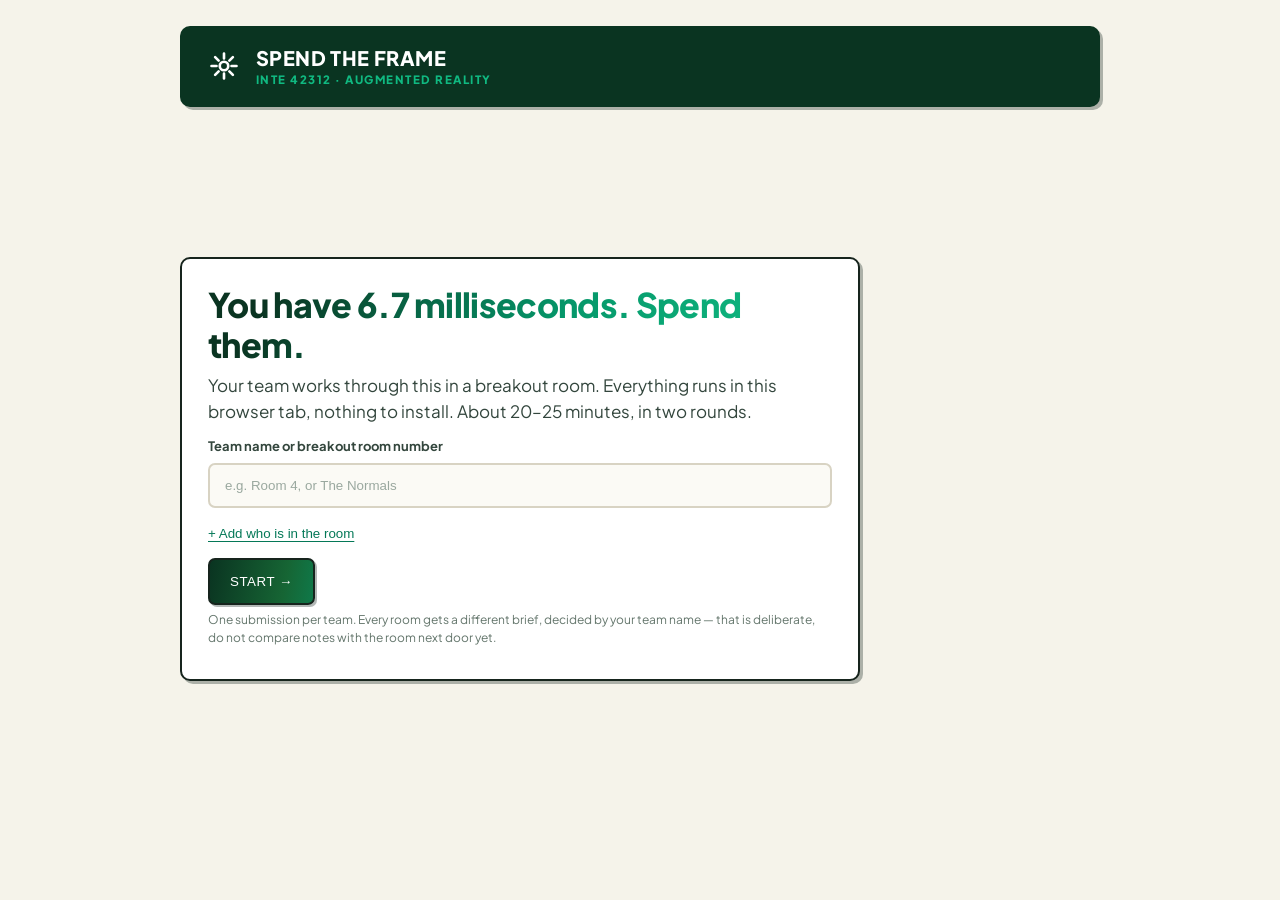
==== index.html @ 57702845 "Add stacked frame-budget visualizer, allow going over budget Replaces the flat horizontal meter with" ====
<!doctype html>
<html lang="en">
<head>
<meta charset="utf-8" />
<meta name="viewport" content="width=device-width, initial-scale=1" />
<title>Spend the Frame — INTE 42312</title>
<meta name="description" content="Budget a realistic AR experience under a 6.7ms frame, then survive the thermal cliff." />
<link rel="preconnect" href="https://fonts.googleapis.com" />
<link rel="preconnect" href="https://fonts.gstatic.com" crossorigin />
<link href="https://fonts.googleapis.com/css2?family=Plus+Jakarta+Sans:ital,wght@0,400;0,500;0,600;0,700;0,800;0,900;1,600&display=swap" rel="stylesheet" />
<link rel="stylesheet" href="styles.css" />
<link rel="stylesheet" href="lab.css" />
</head>
<body>
<div class="wrap">

  <div class="hero-banner">
    <span class="hero-mark">
      <svg viewBox="0 0 24 24" fill="none">
        <path d="M12 2v4M12 18v4M4.9 4.9l2.8 2.8M16.3 16.3l2.8 2.8M2 12h4M18 12h4M4.9 19.1l2.8-2.8M16.3 7.7l2.8-2.8" stroke="currentColor" stroke-width="2.1" stroke-linecap="round"/>
        <circle cx="12" cy="12" r="3.4" stroke="currentColor" stroke-width="2.1"/>
      </svg>
    </span>
    <span class="hero-text">
      <span class="hero-title">Spend the Frame</span>
      <span class="hero-sub">INTE 42312 &middot; Augmented Reality</span>
    </span>
  </div>

  <main class="main-stage">

    <!-- ============ TEAM SIGN-IN ============ -->
    <section id="signin">
      <div class="card narrow">
        <h1>You have 6.7 milliseconds. Spend them.</h1>
        <p class="lead">Your team works through this in a breakout room. Everything runs in this browser tab, nothing to install. About 20&ndash;25 minutes, in two rounds.</p>

        <div class="field">
          <label for="team">Team name or breakout room number</label>
          <input class="input" id="team" maxlength="60" autocomplete="off" placeholder="e.g. Room 4, or The Normals" />
        </div>

        <button type="button" class="link-toggle" id="memToggle">+ Add who is in the room</button>
        <div class="field" id="memField" hidden>
          <label for="members">Names, separated by commas</label>
          <input class="input" id="members" maxlength="200" autocomplete="off" placeholder="Ayesha, Ben, Chidi, Dan" />
        </div>

        <div class="btnrow">
          <button class="btn primary" id="go">Start &rarr;</button>
        </div>
        <p class="fine">One submission per team. Every room gets a different brief, decided by your team name — that is deliberate, do not compare notes with the room next door yet.</p>
      </div>
    </section>

    <!-- ============ BRIEF ============ -->
    <section id="brief" hidden>
      <div class="teamid">
        <span class="who" id="whoName"></span><span class="mem" id="whoMem"></span>
        <a class="swap" href="index.html">change team</a>
      </div>

      <div class="card">
        <h1>Your brief</h1>
        <div class="brief-scenario">
          <span class="tag" id="briefTag"></span>
          <p id="briefText"></p>
        </div>

        <div class="callout gold">
          <b>The rule for this exercise.</b>
          <p>One frame at 60fps is 16.7 milliseconds. Camera capture, VIO and image tracking spend roughly 10ms of that before your own code runs. <strong>You are budgeting what is left: 6.7ms.</strong> Every realism feature you add has a cost. You <em>can</em> go over &mdash; the bar on the side will turn red and show it &mdash; but you cannot lock in until you have cut back down. That is deliberate: in a real project you overspend first and optimise second, not the other way round.</p>
        </div>

        <p class="lead">You will pick from five categories: grounding, lighting, audio, legibility and rendering. Spend it the way your specific brief needs, not the way that seems cleverest in the abstract. There is no single right answer &mdash; there is a right answer <em>for your brief.</em></p>

        <div class="btnrow">
          <button class="btn primary" id="startR1">Start Round 1 &rarr;</button>
        </div>
      </div>
    </section>

    <!-- ============ ROUND 1 ============ -->
    <section id="round1" hidden>
      <div class="teamid">
        <span class="who" id="whoName2"></span><span class="mem" id="briefTag2"></span>
        <a class="swap" href="index.html">leave</a>
      </div>

      <div class="worksplit">
      <div class="maincol">
        <div class="card" id="catList1"></div>

        <div class="card">
          <div class="field">
            <label for="just1">In one line: why did you spend where you spent?</label>
            <textarea class="input" id="just1" rows="2" maxlength="240" placeholder="e.g. we paid for ML depth occlusion because visitors get close enough to notice it float"></textarea>
          </div>
          <div class="btnrow">
            <button class="btn primary" id="lockR1" disabled>Lock in Round 1 &rarr;</button>
          </div>
          <p class="fine" id="block1">Fill every mandatory category first.</p>
        </div>
      </div>

      <div class="sidebar">
        <div class="card stackcard">
          <div class="hd"><h3>Budget</h3><span class="side">Round 1</span></div>
          <div class="stacktotal" id="totalR1">0.0 <small>/ 6.7 ms</small></div>
          <div class="stackbar-wrap" id="barR1">
            <div class="stackbar-overzone" id="overzoneR1"></div>
            <div class="stackbar-capline" id="capLineR1"><span id="capLabelR1"></span></div>
            <div class="stackbar-track" id="trackR1"></div>
          </div>
          <div class="stackbar-legend">
            <span class="legend-item"><i class="legend-dot cat-ground"></i>Grounding</span>
            <span class="legend-item"><i class="legend-dot cat-light"></i>Lighting</span>
            <span class="legend-item"><i class="legend-dot cat-audio"></i>Audio</span>
            <span class="legend-item"><i class="legend-dot cat-legibility"></i>Legibility</span>
            <span class="legend-item"><i class="legend-dot cat-render"></i>Rendering</span>
          </div>
          <p class="fine" id="hint1">&ldquo;Nothing&rdquo; counts as a pick. Going over is allowed &mdash; the bar turns red. You cut back down before locking in, same as a real optimisation pass.</p>
        </div>
      </div>
      </div>
    </section>

    <!-- ============ THROTTLE ============ -->
    <section id="throttle" hidden>
      <div class="teamid"><span class="who" id="whoName3"></span></div>
      <div class="card">
        <h1>Five minutes in.</h1>
        <div class="throttle-card">
          <p class="big" id="throttleLine"></p>
          <div class="capdrop"><span class="was" id="capWas"></span><span class="now" id="capNow"></span></div>
          <p class="line">Your budget for the rest of this session just shrank. Your Round 1 picks are still there &mdash; you can keep, swap or drop anything, as long as the new total fits.</p>
        </div>
        <div class="btnrow">
          <button class="btn primary" id="startR2">Renegotiate the budget &rarr;</button>
        </div>
      </div>
    </section>

    <!-- ============ ROUND 2 ============ -->
    <section id="round2" hidden>
      <div class="teamid">
        <span class="who" id="whoName4"></span><span class="mem" id="briefTag4"></span>
      </div>

      <div class="worksplit">
      <div class="maincol">
        <div class="card" id="catList2"></div>

        <div class="card">
          <p class="lead"><b>Could you have designed for this from the start?</b></p>
          <div class="opts row" id="planOpts">
            <button type="button" class="opt" data-v="yes" aria-pressed="false"><span class="ttl">Yes</span><span class="sub">We would have picked differently in Round 1 if we had known</span></button>
            <button type="button" class="opt" data-v="no" aria-pressed="false"><span class="ttl">No</span><span class="sub">This genuinely was not predictable from the brief</span></button>
          </div>
          <div class="field">
            <label for="note2">In one line: what did you cut, and why that and not something else?</label>
            <textarea class="input" id="note2" rows="2" maxlength="240" placeholder="e.g. we dropped the long reverb first, it was the single most expensive line and nobody would miss it"></textarea>
          </div>
          <div class="btnrow">
            <button class="btn primary" id="submit" disabled>Lock in final answer &rarr;</button>
          </div>
          <p class="fine" id="block2">Fit under the new budget, and tell us which way you would have planned ahead.</p>
        </div>
      </div>

      <div class="sidebar">
        <div class="card stackcard">
          <div class="hd"><h3>Budget</h3><span class="side">Round 2, throttled</span></div>
          <div class="stacktotal" id="totalR2">0.0 <small>/ 0.0 ms</small></div>
          <div class="stackbar-wrap" id="barR2">
            <div class="stackbar-overzone" id="overzoneR2"></div>
            <div class="stackbar-capline" id="capLineR2"><span id="capLabelR2"></span></div>
            <div class="stackbar-track" id="trackR2"></div>
          </div>
          <div class="stackbar-legend">
            <span class="legend-item"><i class="legend-dot cat-ground"></i>Grounding</span>
            <span class="legend-item"><i class="legend-dot cat-light"></i>Lighting</span>
            <span class="legend-item"><i class="legend-dot cat-audio"></i>Audio</span>
            <span class="legend-item"><i class="legend-dot cat-legibility"></i>Legibility</span>
            <span class="legend-item"><i class="legend-dot cat-render"></i>Rendering</span>
          </div>
          <p class="fine">Kept from Round 1 stays in place. Cut something and its slice disappears &mdash; add something new and a slice appears.</p>
        </div>
      </div>
      </div>
    </section>

    <!-- ============ DONE ============ -->
    <section id="done" hidden>
      <div class="teamid"><span class="who" id="whoName5"></span></div>
      <div class="card" id="doneCard"></div>
    </section>

  </main>
</div>

<script src="common.js"></script>
<script src="data/frame-data.js"></script>
<script>
(function(){
  "use strict";
  const { $, $$, esc, toast, show, clamp, bindPress,
          saveRun, markSubmitted, hasSubmitted, getIdentity, setIdentity } = ML;

  const ACT = "frame";
  const ENDPOINT = "/api/frame-results";

  const R1_CAP    = window.FRAME_ROUND1_CAP;
  const CATEGORIES = window.FRAME_CATEGORIES;
  const OPTIONS    = window.FRAME_OPTIONS;
  const BRIEFS     = window.FRAME_BRIEFS;

  const byId = {};
  OPTIONS.forEach(o => { byId[o.id] = o; });
  const catMap = {};
  CATEGORIES.forEach(c => { catMap[c.id] = c; });

  /* ---------- identity ---------- */
  const params = new URLSearchParams(location.search);
  if (params.get("demo") === "1" && !getIdentity()) setIdentity("Demo Room 3", "rehearsal");
  const DEMO = params.get("demo") === "1";

  let me = getIdentity();  // reassigned the moment sign-in succeeds — see #go handler

  function paintWho(){
    ["whoName","whoName2","whoName3","whoName4","whoName5"].forEach(id => {
      const el = $("#" + id); if (el) el.textContent = me.team;
    });
    $("#whoMem").textContent = me.members ? "· " + me.members : "";
  }

  /* ---------- brief assignment ----------
     Deterministic hash of the team name, same technique as the other
     Model Lab activities. Not security-relevant, so no server copy
     is needed — the server trusts whatever brief id the client sends
     and only recomputes the things that gate validity: totals, and
     category coverage. */
  function pickBrief(team){
    let h = 0;
    const s = team.toLowerCase();
    for (let i = 0; i < s.length; i++) h = (h * 31 + s.charCodeAt(i)) >>> 0;
    return BRIEFS[h % BRIEFS.length];
  }

  let BRIEF = null;

  /* ---------- state ---------- */
  let r1picks = new Set();
  let r2picks = new Set();
  let plan = null;

  function totalMs(picks){
    let t = 0;
    picks.forEach(id => { const o = byId[id]; if (o) t += o.ms; });
    return Math.round(t * 10) / 10;
  }

  function catCounts(picks){
    const counts = {};
    picks.forEach(id => { const o = byId[id]; if (o) counts[o.category] = (counts[o.category] || 0) + 1; });
    return counts;
  }

  function catState(picks){
    const counts = catCounts(picks);
    return CATEGORIES.map(c => {
      const n = counts[c.id] || 0;
      return { cat: c, n, met: n >= c.min && n <= c.max };
    });
  }

  /* ---------- rendering the picklist ----------
     round = 1 or 2. onToggle receives the option id. */
  function renderCatList(mountSel, picks, cap, round){
    const mount = $(mountSel);
    let h = "";
    CATEGORIES.forEach(cat => {
      const opts = OPTIONS.filter(o => o.category === cat.id);
      const reqTxt = cat.min === 0 ? "optional" :
                     (cat.min === cat.max ? "pick exactly " + cat.min : "pick " + cat.min + "&ndash;" + cat.max);
      h += '<h4 class="catname">' + esc(cat.label) + ' <span class="req">(' + reqTxt + ')</span></h4><div class="picklist">';
      opts.forEach(o => {
        const picked = picks.has(o.id);
        let tags = "";
        if (o.risky)      tags += ' <em class="vtag risky">risk</em>';
        if (o.deviceGate) tags += ' <em class="vtag gate">pro/max only</em>';
        if (o.headsetOnly)tags += ' <em class="vtag headset">headset only</em>';
        let diffClass = "";
        if (round === 2){
          if (r1picks.has(o.id)) diffClass += " was-picked-r1";
          if (!r1picks.has(o.id)) diffClass += " new-in-r2";
        }
        h += '<button type="button" class="pick' + diffClass +
             '" data-id="' + esc(o.id) + '" aria-pressed="' + picked + '">' +
          '<span class="box"><svg viewBox="0 0 24 24"><path d="M4 12.5 9.5 18 20 6.5"/></svg></span>' +
          '<span class="nm">' + esc(o.label) + tags + '<span class="sub">' + esc(o.note) + '</span></span>' +
          '<span class="fig"><b>' + (o.ms === 0 ? "free" : o.ms.toFixed(1) + " ms") + '</b></span>' +
        '</button>';
      });
      h += '</div>';
    });
    mount.innerHTML = h;
    bindPress(mount);
  }

  /* ================= STACKED BUDGET VISUALIZER =================
     One vertical bar per round, sidebar-mounted. Segments render in
     fixed category/option order (not pick order) so a pick keeps the
     same visual slot as neighbours are toggled. Going over the cap is
     allowed by design — the bar runs into a tinted zone above the cap
     line instead of clamping, matching how the Budget Table meters
     already work: show the overage, then make the team cut it back. */

  const CAT_CLASS = { ground:"cat-ground", light:"cat-light", audio:"cat-audio",
                       legibility:"cat-legibility", render:"cat-render" };

  function paintStack(picks, cap, suffix){
    const total = totalMs(picks);
    const over = total > cap + 1e-9;
    const scale = Math.max(cap * 1.4, total * 1.05, 0.1);
    const capPct = clamp((cap / scale) * 100, 0, 100);

    const totalEl = $("#total" + suffix);
    totalEl.innerHTML = total.toFixed(1) + ' <small>/ ' + cap.toFixed(1) + ' ms</small>' +
      (over ? ' <span class="overby">+' + (total - cap).toFixed(1) + ' over</span>' : '');
    totalEl.classList.toggle("over", over);

    $("#capLabel" + suffix).textContent = cap.toFixed(1) + " cap";
    $("#capLine" + suffix).style.bottom = capPct.toFixed(1) + "%";

    const overzone = $("#overzone" + suffix);
    overzone.style.height = (100 - capPct).toFixed(1) + "%";
    overzone.style.display = over ? "block" : "none";

    $("#bar" + suffix).classList.toggle("over", over);

    const track = $("#track" + suffix);
    track.innerHTML = OPTIONS.filter(o => picks.has(o.id)).map(o => {
      const h = clamp((o.ms / scale) * 100, 0, 100);
      return '<div class="stackseg ' + CAT_CLASS[o.category] + '" style="height:' + h.toFixed(2) +
        '%" title="' + esc(o.label) + ' — ' + (o.ms === 0 ? "free" : o.ms.toFixed(1) + "ms") + '"></div>';
    }).join("");
  }

  /* ================= ROUND 1 ================= */

  function refreshR1(){
    renderCatList("#catList1", r1picks, R1_CAP, 1);
    paintStack(r1picks, R1_CAP, "R1");

    const t = totalMs(r1picks);
    const st = catState(r1picks);
    const bad = st.filter(s => !s.met);
    const ok = !bad.length && t <= R1_CAP;
    $("#lockR1").disabled = !ok;
    $("#block1").textContent = ok
      ? "Everything fits. You can keep tuning, or lock it in."
      : bad.length
        ? "Still needs a pick in: " + bad.map(s => s.cat.label).join(", ") + "."
        : "Over budget — remove something before you can lock in.";
    $("#block1").className = "fine" + (ok ? " okmsg" : "");
  }

  $("#catList1").addEventListener("click", e => {
    const b = e.target.closest(".pick");
    if (!b) return;
    const id = b.dataset.id;
    if (r1picks.has(id)) r1picks.delete(id); else r1picks.add(id);
    refreshR1();
  });

  /* ================= ROUND 2 ================= */

  function refreshR2(){
    const cap = BRIEF.round2Cap;
    renderCatList("#catList2", r2picks, cap, 2);
    paintStack(r2picks, cap, "R2");

    const t = totalMs(r2picks);
    const st = catState(r2picks);
    const bad = st.filter(s => !s.met);
    const ok = !bad.length && t <= cap && plan;
    $("#submit").disabled = !ok;
    $("#block2").textContent = !plan
      ? "Answer the planning question above."
      : ok
        ? "Fits. Lock it in when you are ready."
        : bad.length
          ? "Still needs a pick in: " + bad.map(s => s.cat.label).join(", ") + "."
          : "Over the throttled budget — cut something else.";
    $("#block2").className = "fine" + (ok && !bad.length && t <= cap ? " okmsg" : "");
  }

  $("#catList2").addEventListener("click", e => {
    const b = e.target.closest(".pick");
    if (!b) return;
    const id = b.dataset.id;
    if (r2picks.has(id)) r2picks.delete(id); else r2picks.add(id);
    refreshR2();
  });

  $("#planOpts").addEventListener("click", e => {
    const b = e.target.closest(".opt");
    if (!b) return;
    plan = b.dataset.v;
    $$("#planOpts .opt").forEach(x => x.setAttribute("aria-pressed", String(x === b)));
    refreshR2();
  });

  /* ================= SCREEN FLOW ================= */

  $("#memToggle").addEventListener("click", () => {
    const f = $("#memField"); f.hidden = !f.hidden; if (!f.hidden) $("#members").focus();
  });

  $("#go").addEventListener("click", () => {
    const team = $("#team").value.trim();
    if (!team){ toast("Give your team a name first", true); $("#team").focus(); return; }
    me = setIdentity(team, $("#members").value);   // update the live reference, not just storage
    boot();
  });
  $("#team").addEventListener("keydown", e => { if (e.key === "Enter") $("#go").click(); });

  $("#startR1").addEventListener("click", () => { refreshR1(); show("round1"); });

  $("#lockR1").addEventListener("click", () => {
    r2picks = new Set(r1picks); // renegotiation starts from what you already had
    $("#throttleLine").textContent = BRIEF.throttleLine;
    $("#capWas").textContent = R1_CAP.toFixed(1) + " ms";
    $("#capNow").textContent = BRIEF.round2Cap.toFixed(1) + " ms";
    show("throttle");
  });

  $("#startR2").addEventListener("click", () => { refreshR2(); show("round2"); });

  $("#submit").addEventListener("click", async () => {
    $("#submit").disabled = true;
    const cutList   = [...r1picks].filter(id => !r2picks.has(id));
    const addedList = [...r2picks].filter(id => !r1picks.has(id));
    const payload = {
      team: me.team, members: me.members, brief: BRIEF.id,
      round1: { picks: [...r1picks], justification: $("#just1").value.trim() },
      round2: { picks: [...r2picks], plannedAhead: plan, note: $("#note2").value.trim(),
                cutList, addedList },
      ua: navigator.userAgent, ts: Date.now(),
    };

    let sentOk = false, savedId = "";
    if (!DEMO){
      try {
        const res = await saveRun(ENDPOINT, payload);
        markSubmitted(ACT, res.id); savedId = res.id; sentOk = true;
      } catch (err) {
        sentOk = false;
      }
    }
    renderDone(payload, cutList, addedList, sentOk);
    show("done");
  });

  function renderDone(payload, cutList, addedList, sentOk){
    const r1t = totalMs(r1picks), r2t = totalMs(r2picks);
    const futureProofed = r1t <= BRIEF.round2Cap;
    const cutLabels = cutList.map(id => byId[id] ? byId[id].label : id);

    let sentence = "Brief: " + BRIEF.title + ". Round 1 spent " + r1t.toFixed(1) +
      "ms of 6.7. After the throttle (" + BRIEF.round2Cap.toFixed(1) + "ms), we " +
      (cutLabels.length ? "cut " + cutLabels.join(", ") : "changed nothing") +
      " and finished at " + r2t.toFixed(1) + "ms. " +
      (futureProofed
        ? "Our Round 1 picks would already have survived the throttle."
        : "We had to renegotiate.") +
      (plan === "yes" ? " We think we could have planned ahead." : " We think this was not predictable from the brief.");

    let h = '<h1>' + (sentOk ? "Locked in and sent." : "Locked in.") + '</h1>';
    if (!sentOk) h += '<p class="lead">Could not reach the server, so read this out instead.</p>';

    h += '<div class="callout' + (futureProofed ? " green" : " gold") + '"><b>' +
      (futureProofed ? "Future-proofed." : "Caught by the throttle.") + '</b><p>' +
      (futureProofed
        ? "Your Round 1 spend already fit inside the Round 2 cap. The throttle cost you nothing."
        : "Your Round 1 spend did not fit once the phone throttled. That is completely normal — it is the point of the exercise.") +
      '</p></div>';

    h += '<div class="stat-grid">' +
      '<div class="stat"><span class="lbl">Brief</span><span class="v" style="font-size:16px">' + esc(BRIEF.title) + '</span></div>' +
      '<div class="stat"><span class="lbl">Round 1</span><span class="v">' + r1t.toFixed(1) + '<small>/6.7 ms</small></span></div>' +
      '<div class="stat' + (r2t > BRIEF.round2Cap ? " hot" : " ok") + '"><span class="lbl">Round 2</span><span class="v">' + r2t.toFixed(1) + '<small>/' + BRIEF.round2Cap.toFixed(1) + ' ms</small></span></div>' +
    '</div>';

    h += '<p class="lead" style="margin-top:14px"><b>Read this out:</b></p>' +
         '<p class="brief-scenario" id="summarySentence">' + esc(sentence) + '</p>';

    h += '<div class="btnrow"><button class="btn tonal" id="copyBtn">Copy summary</button></div>';

    $("#doneCard").innerHTML = h;
    $("#copyBtn").addEventListener("click", () => {
      const text = sentence;
      if (navigator.clipboard && navigator.clipboard.writeText){
        navigator.clipboard.writeText(text).then(() => toast("Copied — paste it into chat"));
      } else {
        toast("Select and copy the text above", true);
      }
    });
  }

  /* ---------- boot ---------- */
  function boot(){
    if (!me){ show("signin"); return; }
    paintWho();
    BRIEF = pickBrief(me.team);
    $("#briefTag").textContent = BRIEF.title;
    $("#briefText").textContent = BRIEF.scenario;
    $("#briefTag2").textContent = BRIEF.title;
    $("#briefTag4").textContent = BRIEF.title;
    show("brief");
  }

  if (me) boot(); else show("signin");



})();
</script>
</body>
</html>
---- styles.css ----
/* ============================================================
   Hick's Law Lab — shared brand design system
   MOBILE-FIRST: base rules target small phones; @media (min-width)
   blocks progressively add room/scale for tablet+desktop.
   Flat colors, squared corners, solid hard-offset drop shadows,
   bold uppercase type — buttons/tiles "press into" their shadow
   on click instead of a soft Material ripple.
   ============================================================ */
:root{
  --cream:      #f5f3ea;
  --cream-2:    #efece0;
  --surface:    #ffffff;
  --surface-2:  #fbfaf5;
  --line:       #e6e2d5;
  --line-2:     #d8d3c3;

  --ink:        #16241d;
  --ink-2:      #33463d;
  --muted:      #64766c;

  --forest-900: #0a3421;
  --forest:     #14532d;
  --forest-700: #166534;
  --emerald:    #10b981;
  --emerald-600:#059669;
  --emerald-700:#047857;
  --emerald-50: #e8f6ef;
  --emerald-100:#d4eede;

  --gold:       #c1852b;
  --gold-soft:  #e7c98a;

  --good:       #0f9d6e;
  --bad:        #c0473b;
  --bad-50:     #fbeae7;

  --radius:     10px;
  --radius-sm:  7px;
  --radius-xs:  5px;
  --border-w:   2px;

  /* Flat hard-offset drop shadows (no blur) — lighter/translucent so the
     poster look reads as crisp rather than heavy. Buttons & tiles translate()
     by the same offset on :active so they visually "press into" the shadow
     instead of rippling. */
  --shadow-ink: rgba(16,36,29,.32);
  --sh-1: 2px;
  --sh-2: 3px;
  --sh-3: 5px;
  --shadow-1: var(--sh-1) var(--sh-1) 0 var(--shadow-ink);
  --shadow-2: var(--sh-2) var(--sh-2) 0 var(--shadow-ink);
  --shadow-3: var(--sh-3) var(--sh-3) 0 var(--shadow-ink);
  --ease:       cubic-bezier(.2,.7,.2,1);

  /* play area: guaranteed wide enough for 4 cols x 64px tiles + gaps
     (see reveal() gap logic in index.html) even on a 320px-wide phone */
  --area: min(94vw, 560px);
  --gap: 10px;
  --cols: 2;
  --tile: 120px;
}

*{box-sizing:border-box}
html,body{margin:0;padding:0;overflow-x:hidden;height:100%}
body{
  background:var(--cream);
  color:var(--ink);
  font:15px/1.55 "Plus Jakarta Sans","Inter",ui-sans-serif,system-ui,-apple-system,"Segoe UI",Roboto,Helvetica,Arial,sans-serif;
  -webkit-font-smoothing:antialiased;
  text-rendering:optimizeLegibility;
  min-height:100vh;
  min-height:100dvh;
}
/* App-shell: hero banner pinned top, footer pinned bottom, and whichever
   screen is active (welcome / stage / done) vertically centred in the
   space between — instead of just stacking from the top of a tall page. */
.wrap{max-width:960px;margin:0 auto;padding:16px 14px calc(14px + env(safe-area-inset-bottom));
  min-height:100vh;min-height:100dvh;display:flex;flex-direction:column}
.main-stage{flex:1;display:flex;flex-direction:column;justify-content:center;min-height:0;padding:10px 0}

/* ---------- Hero banner (poster-style brand header) ---------- */
.hero-banner{flex:none;display:flex;align-items:center;gap:12px;margin-bottom:16px;
  background:var(--forest-900);border-radius:var(--radius);box-shadow:var(--shadow-2);
  padding:16px 18px;min-width:0}
.hero-banner .hero-mark{flex:none;width:34px;height:34px;display:grid;place-items:center}
.hero-banner .hero-mark svg{width:26px;height:26px;color:#fff}
.hero-banner .hero-text{display:flex;flex-direction:column;min-width:0;line-height:1.2}
.hero-title{font-weight:900;text-transform:uppercase;letter-spacing:.02em;color:#fff;
  font-size:16px;white-space:nowrap;overflow:hidden;text-overflow:ellipsis}
.hero-sub{font-weight:800;text-transform:uppercase;letter-spacing:.13em;color:var(--emerald);
  font-size:10.5px;margin-top:3px;white-space:nowrap;overflow:hidden;text-overflow:ellipsis}
.hero-banner .right{margin-left:auto;display:flex;gap:8px;align-items:center;flex:none}

.util-row{flex:none;display:flex;gap:10px;flex-wrap:wrap;justify-content:flex-end;margin-bottom:14px}
.util-row .btn{width:auto;padding:10px 16px;font-size:13px}

/* ---------- Typography ---------- */
h1{font-size:26px;line-height:1.15;margin:0 0 8px;letter-spacing:-.02em;font-weight:900;color:var(--forest-900)}
@supports ((background-clip:text) or (-webkit-background-clip:text)){
  h1{background:linear-gradient(120deg,var(--forest-900) 10%,var(--emerald-600) 55%,var(--emerald) 90%);
    -webkit-background-clip:text;background-clip:text;color:transparent;-webkit-text-fill-color:transparent}
}
h2{font-size:18px;margin:0 0 6px;letter-spacing:-.01em;font-weight:800}
h3{font-size:12.5px;margin:16px 0 6px;color:var(--forest-700);font-weight:800;text-transform:uppercase;letter-spacing:.08em}
p{margin:6px 0}
.lead{font-size:15px;color:var(--ink-2)}
.muted{color:var(--muted)}
.mono{font-family:ui-monospace,SFMono-Regular,Menlo,Consolas,monospace}
.eq{font:700 13.5px/1.5 ui-monospace,Menlo,Consolas,monospace;background:var(--emerald-50);
  border:var(--border-w) solid var(--ink);color:var(--forest-700);padding:9px 12px;border-radius:var(--radius-xs);display:inline-block}
code{font-family:ui-monospace,Menlo,Consolas,monospace;background:var(--cream-2);border:1px solid var(--line);
  padding:1px 6px;border-radius:4px;font-size:.86em}

/* ---------- Cards ---------- */
.card{background:var(--surface);border:var(--border-w) solid var(--ink);border-radius:var(--radius);
  padding:18px;box-shadow:var(--shadow-2);animation:cardIn .5s var(--ease) both}
.card.tight{padding:14px}
.card + .card{margin-top:16px}
.grid2{display:grid;grid-template-columns:1fr;gap:14px}
@keyframes cardIn{from{opacity:0;transform:translateY(8px)}to{opacity:1;transform:none}}

/* ---------- Badges (flat, squared — no pill shapes) ---------- */
.chip{display:inline-flex;align-items:center;gap:6px;background:var(--emerald-50);color:var(--forest-700);
  border:1.5px solid var(--ink);border-radius:var(--radius-xs);padding:5px 10px;
  font-weight:800;font-size:11.5px;text-transform:uppercase;letter-spacing:.04em}
.pill{display:inline-flex;align-items:center;gap:5px;border:1.5px solid var(--ink);background:var(--surface-2);
  border-radius:var(--radius-xs);padding:5px 9px;font:800 11.5px/1 ui-monospace,monospace;color:var(--ink-2);white-space:nowrap;
  text-transform:uppercase;letter-spacing:.03em}
.pill b{color:var(--forest-700)}

/* ---------- Buttons: flat fill, squared corners, hard offset shadow.
   Pressing translates the button INTO its own shadow (shadow -> 0) for
   tactile click feedback instead of a Material ripple. ---------- */
.btn{position:relative;appearance:none;cursor:pointer;border:var(--border-w) solid var(--ink);
  background:var(--surface);color:var(--ink);font:800 14.5px/1 inherit;padding:14px 20px;border-radius:var(--radius-sm);
  transition:transform .08s var(--ease),box-shadow .08s var(--ease),filter .12s var(--ease);
  box-shadow:var(--sh-1) var(--sh-1) 0 var(--shadow-ink);display:inline-flex;align-items:center;justify-content:center;gap:9px;
  width:100%;user-select:none;-webkit-user-select:none;-webkit-tap-highlight-color:transparent;text-decoration:none}
a.btn{color:var(--ink)}
.btn:hover{filter:brightness(1.04)}
.btn:active{transform:translate(var(--sh-1),var(--sh-1));box-shadow:0 0 0 var(--shadow-ink)}
.btn:focus-visible{outline:3px solid var(--emerald);outline-offset:2px}
.btn[disabled]{opacity:.5;cursor:not-allowed;transform:none !important;box-shadow:var(--sh-1) var(--sh-1) 0 var(--shadow-ink) !important;filter:none}
.btn.primary{color:#fff;text-transform:uppercase;letter-spacing:.04em;
  background:linear-gradient(100deg,var(--forest-900),var(--forest-700),var(--emerald-600),var(--emerald),var(--forest-700));
  background-size:300% 100%;animation:btnFlow 5s ease infinite}
@keyframes btnFlow{0%{background-position:0% 50%}50%{background-position:100% 50%}100%{background-position:0% 50%}}
.btn.tonal{background:var(--emerald-50);color:var(--forest-700)}
.btn.ghost{background:transparent;border-color:transparent;box-shadow:none;font-weight:700;text-transform:none}
.btn.ghost:hover{background:var(--cream-2);filter:none}
.btn.ghost:active{transform:none;box-shadow:none}
.btn.danger{background:var(--bad-50);color:var(--bad)}
.btn.danger-flow{color:#fff;text-transform:uppercase;letter-spacing:.04em;
  background:linear-gradient(100deg,#7a1f1f,#c0473b,#e2685a,#c0473b);
  background-size:300% 100%;animation:btnFlowRed 5s ease infinite}
@keyframes btnFlowRed{0%{background-position:0% 50%}50%{background-position:100% 50%}100%{background-position:0% 50%}}
.btn.lg{padding:16px 26px;font-size:15.5px;box-shadow:var(--sh-2) var(--sh-2) 0 var(--shadow-ink)}
.btn.lg:active{transform:translate(var(--sh-2),var(--sh-2))}
.btn.auto{width:auto}
.btnrow{display:flex;flex-direction:column;gap:10px;margin-top:14px}
.btnrow.tight{margin-top:8px}

/* ---------- Fields ---------- */
.field{display:block;margin:12px 0}
.field label{display:block;font-weight:700;font-size:13px;color:var(--ink-2);margin-bottom:6px}
.input{width:100%;font:16px inherit;color:var(--ink);background:var(--surface-2);
  border:var(--border-w) solid var(--line-2);border-radius:var(--radius-sm);padding:13px 15px;transition:border-color .15s,box-shadow .15s}
.input:focus{outline:none;border-color:var(--ink);box-shadow:3px 3px 0 var(--emerald-100)}
.input::placeholder{color:#9aa89f}

.link-toggle{background:none;border:none;padding:2px 0;color:var(--emerald-700);font:700 13.5px inherit;
  cursor:pointer;text-decoration:underline;text-underline-offset:3px}

/* radio choices — squared flat cards, selected state = solid fill */
.choices{display:grid;grid-template-columns:1fr 1fr;gap:8px;margin-top:6px}
.choice{position:relative;cursor:pointer}
.choice input{position:absolute;opacity:0;inset:0}
.choice span{display:flex;align-items:center;justify-content:center;text-align:center;border:var(--border-w) solid var(--ink);
  border-radius:var(--radius-sm);padding:11px 8px;background:var(--surface-2);font-weight:700;font-size:13.5px;
  line-height:1.2;box-shadow:3px 3px 0 var(--shadow-ink);transition:transform .08s var(--ease),box-shadow .08s var(--ease),background .1s,color .1s}
.choice:active span{transform:translate(3px,3px);box-shadow:0 0 0 var(--shadow-ink)}
.choice input:checked + span{background:var(--forest-700);color:#fff;border-color:var(--ink)}
.choice input:focus-visible + span{outline:3px solid var(--emerald);outline-offset:2px}

/* ---------- Dialog / popup ---------- */
.scrim{position:fixed;inset:0;background:rgba(10,20,15,.5);
  display:flex;align-items:flex-end;justify-content:center;padding:0;z-index:50;opacity:0;
  animation:scrimIn .22s var(--ease) forwards}
.scrim.closing{animation:scrimOut .2s var(--ease) forwards}
.dialog{background:var(--surface);border:var(--border-w) solid var(--ink);border-radius:var(--radius) var(--radius) 0 0;
  max-width:520px;width:100%;padding:22px 20px calc(20px + env(safe-area-inset-bottom));
  box-shadow:var(--shadow-3);transform:translateY(16px);opacity:0;animation:dialogIn .28s var(--ease) forwards;
  max-height:88vh;overflow-y:auto}
.scrim.closing .dialog{animation:dialogOut .2s var(--ease) forwards}
.dialog h2{margin-bottom:8px}
.dialog .steps{display:grid;gap:10px;margin:14px 0}
.dialog .step{display:flex;gap:12px;align-items:flex-start;font-size:14px}
.dialog .step .num{flex:none;width:26px;height:26px;border-radius:var(--radius-xs);display:grid;place-items:center;
  background:var(--forest-700);color:#fff;font-weight:800;font-size:13px;border:1.5px solid var(--ink)}
.dialog .big-n{font-size:52px;font-weight:900;line-height:1;color:var(--emerald-600);letter-spacing:-.03em}
@keyframes scrimIn{to{opacity:1}}
@keyframes scrimOut{to{opacity:0}}
@keyframes dialogIn{to{transform:translateY(0);opacity:1}}
@keyframes dialogOut{to{transform:translateY(10px);opacity:0}}

@media (min-width:640px){
  .scrim{align-items:center;padding:22px}
  .dialog{border-radius:var(--radius);padding:28px;max-height:none;transform:scale(.94);translate:0}
  @keyframes dialogIn{to{transform:scale(1);opacity:1}}
  @keyframes dialogOut{to{transform:scale(.96);opacity:0}}
}

/* ---------- Stage / play ---------- */
.stagebar{margin-bottom:14px}
.stagebar-top{display:flex;align-items:baseline;justify-content:space-between;gap:8px;font-size:12.5px;color:var(--muted);font-weight:700;margin-bottom:7px}
.stagebar-top b{color:var(--forest-700)}
.progress{height:8px;background:var(--cream-2);border-radius:var(--radius-xs);overflow:hidden;border:1.5px solid var(--ink)}
.progress > i{display:block;height:100%;width:0;background:var(--emerald-600);transition:width .4s var(--ease)}

.cue{display:flex;align-items:center;justify-content:center;gap:14px;min-height:64px;margin:2px 0 14px}
.cue .card-cue{display:flex;align-items:center;gap:12px;background:var(--surface);border:var(--border-w) solid var(--ink);
  border-radius:var(--radius-sm);padding:10px 16px;box-shadow:var(--shadow-1)}
.cue .lbl{font-size:11px;letter-spacing:.1em;text-transform:uppercase;color:var(--muted);font-weight:800}
.cue .glyph{width:38px;height:38px;color:var(--forest-700)}
.cue.hidden{visibility:hidden}

.area-wrap{display:flex;justify-content:center}
.play{position:relative;width:var(--area);height:var(--area);border-radius:var(--radius);
  background:var(--surface-2);border:var(--border-w) solid var(--ink);
  box-shadow:var(--shadow-2);display:flex;align-items:center;justify-content:center;overflow:hidden}

.ready{position:absolute;inset:0;display:flex;flex-direction:column;align-items:center;justify-content:center;gap:12px}
.ready.hidden{display:none}
.ready .dot{width:14px;height:14px;border-radius:50%;background:var(--emerald);animation:pulse 1.1s var(--ease) infinite}
.ready .big{font-size:18px;font-weight:750;color:var(--ink-2)}
@keyframes pulse{0%,100%{transform:scale(.8);opacity:.5}50%{transform:scale(1.15);opacity:1}}

.tiles{display:grid;gap:var(--gap);grid-template-columns:repeat(var(--cols),var(--tile));
  align-content:center;justify-content:center}
.tiles.hidden{display:none}
.tile{position:relative;overflow:hidden;width:var(--tile);height:var(--tile);min-width:64px;min-height:64px;
  display:grid;place-items:center;background:var(--surface);border:var(--border-w) solid var(--ink);border-radius:var(--radius-sm);
  cursor:pointer;box-shadow:var(--sh-1) var(--sh-1) 0 var(--shadow-ink);transition:transform .08s var(--ease),border-color .1s,box-shadow .08s,background .1s;
  user-select:none;-webkit-user-select:none;-webkit-tap-highlight-color:transparent;touch-action:manipulation}
.tile:hover{box-shadow:var(--sh-2) var(--sh-2) 0 var(--shadow-ink);transform:translate(-1px,-1px)}
.tile:focus-visible{outline:3px solid var(--emerald);outline-offset:3px}
.tile:active{transform:translate(var(--sh-1),var(--sh-1));box-shadow:0 0 0 var(--shadow-ink)}
.tile svg{width:52%;height:52%;color:var(--forest);pointer-events:none}
.tile.correct{border-color:var(--good);background:var(--emerald-50)}
.tile.correct svg{color:var(--emerald-700)}
.tile.wrong{border-color:var(--bad);background:var(--bad-50)}
.tile.wrong svg{color:var(--bad)}

.feedback{text-align:center;min-height:24px;margin-top:14px;font:800 14px/1 ui-monospace,monospace;color:var(--muted)}
.feedback.good{color:var(--good)}
.feedback.bad{color:var(--bad)}

/* ---------- Jam jars (procedural SVG artwork) ---------- */
.jars{display:grid;grid-template-columns:repeat(var(--jar-cols,3),1fr);gap:12px}
.jars.dense{gap:8px}
.jar{position:relative;background:none;border:none;padding:0;cursor:pointer;display:block;
  width:100%;aspect-ratio:64/84;transition:transform .08s var(--ease);-webkit-tap-highlight-color:transparent}
.jar:hover{transform:translateY(-2px)}
.jar:active{transform:translate(2px,2px)}
.jar:focus-visible{outline:3px solid var(--emerald);outline-offset:3px;border-radius:var(--radius-xs)}
.jar-glass{position:absolute;inset:0;width:100%;height:100%}
.jar-body{fill:var(--jar-tint,#fff);stroke:var(--ink);stroke-width:2}
.jar-lid{fill:var(--jar-lid,#888);stroke:var(--ink);stroke-width:2}
.jar-label{fill:var(--surface);stroke:var(--ink);stroke-width:2}
/* Label rect (SVG) spans y 35-70 of an 84-tall jar (41.7%-83.3%) — the full
   straight-sided middle band between where the body's rx=8 rounded corners
   end at the top (y=35) and begin at the bottom (y=70). Kept strictly inside
   that band on purpose: the label is a square-cornered rect spanning the
   jar's full width, so if it crosses into either rounded-corner zone its
   flat corners visibly poke past the body's curve. Icon and name anchor by
   their own centre within this safe band: icon in the upper half, name in
   the lower half with clearance to the label's bottom edge. */
.jar-icon{position:absolute;left:50%;top:53%;width:26%;height:26%;transform:translate(-50%,-50%);color:var(--ink);pointer-events:none}
.jar-name{position:absolute;left:50%;top:75%;transform:translate(-50%,-50%);width:92%;text-align:center;
  font-weight:800;font-size:8.5px;text-transform:uppercase;letter-spacing:.01em;line-height:1.1;color:var(--ink);pointer-events:none}
.jars.dense .jar-name{font-size:6.5px}

/* ---------- Rating scale (satisfaction / difficulty) ---------- */
.scale{display:flex;gap:7px;margin:10px 0 18px;justify-content:space-between}
.scale-btn{flex:1;font-size:22px;line-height:1;padding:12px 4px;background:var(--surface-2);color:var(--ink);
  border:var(--border-w) solid var(--ink);border-radius:var(--radius-sm);cursor:pointer;
  box-shadow:3px 3px 0 var(--shadow-ink);transition:transform .08s var(--ease),box-shadow .08s var(--ease),background .1s,color .1s}
.scale-btn.num{font:800 16px ui-monospace,monospace}
.scale-btn:active{transform:translate(3px,3px);box-shadow:0 0 0 var(--shadow-ink)}
.scale-btn.sel{background:var(--forest-700);box-shadow:0 0 0 var(--shadow-ink);transform:translate(3px,3px)}
.scale-btn.sel.num{color:#fff}

/* ---------- Metrics ---------- */
.metrics{display:grid;grid-template-columns:1fr 1fr;gap:10px;margin:4px 0}
.metric{background:var(--surface-2);border:var(--border-w) solid var(--ink);border-radius:var(--radius-sm);padding:13px 14px;box-shadow:3px 3px 0 var(--shadow-ink)}
.metric .k{font-size:11px;text-transform:uppercase;letter-spacing:.05em;color:var(--muted);font-weight:800}
.metric .v{font:800 22px/1.15 ui-monospace,monospace;margin-top:5px;color:var(--forest-700)}
.metric .v small{font-size:12.5px;color:var(--muted);font-weight:600}
.metric.hero{background:var(--forest-700);border-color:var(--ink);grid-column:1/-1}
.metric.hero .k{color:var(--emerald-100)}
.metric.hero .v{color:#fff}
.metric.hero .v small{color:var(--emerald-100)}

/* ---------- Chart ---------- */
.chartcard{background:var(--surface-2);border:var(--border-w) solid var(--ink);border-radius:var(--radius-sm);padding:10px;box-shadow:var(--shadow-1)}

/* ---------- Table ---------- */
.tablewrap{overflow-x:auto;-webkit-overflow-scrolling:touch}
.scroll-hint{font-size:11.5px;color:var(--muted);margin:2px 0 8px}
table{width:100%;border-collapse:collapse;font-size:13px;min-width:480px}
th,td{text-align:right;padding:10px 10px;border-bottom:1px solid var(--line)}
th:first-child,td:first-child{text-align:left}
thead th{color:var(--muted);font-weight:800;font-size:11px;text-transform:uppercase;letter-spacing:.05em}
tbody tr:hover{background:var(--surface-2)}
tbody td{font-family:ui-monospace,monospace}
.tag-pred{font:800 10.5px/1 "Plus Jakarta Sans",ui-sans-serif;background:var(--cream-2);border:1.5px solid var(--ink);border-radius:var(--radius-xs);
  padding:4px 8px;color:var(--ink-2);text-transform:uppercase;letter-spacing:.03em}

/* ---------- Admin tabs ---------- */
.tabs{display:flex;gap:8px;margin-bottom:16px;flex-wrap:wrap}
.tab-btn{appearance:none;cursor:pointer;border:var(--border-w) solid var(--ink);background:var(--surface);
  color:var(--ink);font:800 13px/1 inherit;padding:10px 16px;border-radius:var(--radius-sm);
  box-shadow:3px 3px 0 var(--shadow-ink);transition:transform .08s var(--ease),box-shadow .08s var(--ease),background .1s,color .1s;
  text-transform:uppercase;letter-spacing:.03em}
.tab-btn:active{transform:translate(3px,3px);box-shadow:0 0 0 var(--shadow-ink)}
.tab-btn.sel{background:var(--forest-700);color:#fff}

/* ---------- Details ---------- */
details{border:var(--border-w) solid var(--ink);border-radius:var(--radius-sm);padding:2px 15px;margin:10px 0;
  background:var(--surface);box-shadow:var(--shadow-1)}
details summary{cursor:pointer;padding:13px 0;font-weight:800;color:var(--forest-700);list-style:none;font-size:14.5px}
details summary::-webkit-details-marker{display:none}
details summary::before{content:"＋";margin-right:9px;color:var(--emerald-600);font-weight:900}
details[open] summary::before{content:"－"}
details[open] summary{border-bottom:1.5px solid var(--ink);margin-bottom:10px}
ul.clean{margin:8px 0;padding-left:18px}
ul.clean li{margin:6px 0}

/* ---------- Spinner / loading ---------- */
.spinner{width:20px;height:20px;border-radius:50%;border:3px solid var(--emerald-100);
  border-top-color:var(--emerald-600);animation:spin .8s linear infinite;display:inline-block;vertical-align:-4px}
.spinner.lg{width:34px;height:34px;border-width:4px}
@keyframes spin{to{transform:rotate(360deg)}}
.center-load{display:flex;flex-direction:column;align-items:center;gap:12px;padding:32px 16px;color:var(--muted);text-align:center}

/* ---------- Toast ---------- */
.toast{position:fixed;left:50%;bottom:max(20px, env(safe-area-inset-bottom));transform:translateX(-50%) translateY(20px);opacity:0;
  background:var(--forest-900);color:#fff;padding:12px 18px;border-radius:var(--radius-sm);border:var(--border-w) solid var(--ink);
  box-shadow:var(--shadow-2);font-weight:700;font-size:14px;z-index:80;transition:.3s var(--ease);display:flex;gap:10px;align-items:center;
  max-width:calc(100vw - 32px);text-align:center}
.toast.show{transform:translateX(-50%) translateY(0);opacity:1}
.toast.err{background:var(--bad)}

/* ---------- Footer ---------- */
footer.site{flex:none;margin-top:20px;border-top:1.5px solid var(--ink);padding-top:14px;color:var(--muted);
  font-size:12px;line-height:1.6;display:flex;flex-wrap:wrap;gap:4px 16px;align-items:center;justify-content:space-between}
a{color:var(--emerald-700)}
.kbd{font:700 11px/1 ui-monospace,monospace;border:1.5px solid var(--ink);
  border-radius:4px;padding:2px 6px;background:var(--surface-2)}
.sr{position:absolute;width:1px;height:1px;overflow:hidden;clip:rect(0 0 0 0)}
.hidden{display:none !important}

/* ================= Scale up for tablet / desktop ================= */
@media (min-width:640px){
  body{font-size:16px}
  .wrap{padding:26px 20px 90px}
  .hero-banner{margin-bottom:22px;padding:20px 24px}
  .hero-banner .hero-mark{width:40px;height:40px}
  .hero-banner .hero-mark svg{width:30px;height:30px}
  .hero-title{font-size:20px}
  .hero-sub{font-size:11.5px}
  h1{font-size:34px}
  h2{font-size:21px}
  h3{font-size:14px;margin:18px 0 6px}
  .lead{font-size:17px}
  .card{padding:26px}
  .card.tight{padding:20px}
  .card + .card{margin-top:18px}
  .btn{width:auto}
  .btnrow{flex-direction:row;flex-wrap:wrap;align-items:center}
  .metrics{grid-template-columns:repeat(auto-fit,minmax(150px,1fr))}
  .metric.hero{grid-column:auto}
  .cue .glyph{width:46px;height:46px}
  .stagebar-top{font-size:13.5px}
}
@media (min-width:720px){
  .grid2{grid-template-columns:1fr 1fr;gap:16px}
}

@media (prefers-reduced-motion: reduce){
  *{animation-duration:.01ms !important;transition-duration:.01ms !important}
}
---- lab.css ----
/* ============================================================
   Spend the Frame — activity component layer
   Loaded AFTER styles.css (the ported Hick's Law brand system).
   styles.css owns the tokens and the shell: .wrap .hero-banner
   .main-stage .card .btn .field .input .btnrow .lead .muted .mono
   and the colour utilities .good .bad .danger .primary .tonal .ghost.

   This file is a trimmed copy of the Model Lab component layer —
   same selectors, same values, so the two sites stay visually
   identical — plus a small set of classes new to this activity:
   .brief-scenario, .throttle-card, .flagrow and the round-2
   diff styling in .pick.cut / .pick.added.
   ============================================================ */

[hidden]{ display:none !important; }

/* ---------- team identity strip ---------- */
.teamid{
  display:flex; align-items:center; gap:10px; flex-wrap:wrap;
  padding:8px 12px; margin:0 0 14px;
  background:var(--surface); border:var(--border-w) solid var(--ink);
  border-radius:var(--radius-sm); box-shadow:var(--shadow-1);
}
.teamid .who{ font-weight:800; font-size:14px; letter-spacing:.01em; }
.teamid .mem{ color:var(--muted); font-size:12.5px; flex:1 1 140px; min-width:0;
  overflow:hidden; text-overflow:ellipsis; white-space:nowrap; }
.teamid .swap{
  background:none; border:0; padding:4px 6px; cursor:pointer;
  font:inherit; font-size:12px; font-weight:800; text-transform:uppercase;
  letter-spacing:.06em; color:var(--emerald-700); text-decoration:underline;
  text-underline-offset:3px;
}
.teamid .swap:hover{ color:var(--forest-700); }

/* ---------- section head ---------- */
.hd{ display:flex; align-items:baseline; justify-content:space-between;
  gap:10px; margin:0 0 8px; }
.hd h2, .hd h3{ margin:0; }
.hd .side{ font-size:12px; font-weight:800; letter-spacing:.07em;
  text-transform:uppercase; color:var(--muted); }

/* ---------- callouts ---------- */
.callout{
  border-left:4px solid var(--forest-700); background:var(--emerald-50);
  border-radius:0 var(--radius-sm) var(--radius-sm) 0;
  padding:11px 13px; margin:12px 0; font-size:13.5px; line-height:1.5;
}
.callout.gold  { border-left-color:var(--gold);    background:#fdf7ea; }
.callout.green { border-left-color:var(--emerald); background:var(--emerald-50); }
.callout.red   { border-left-color:var(--bad);     background:var(--bad-50); }
.callout b{ font-weight:800; }
.callout p{ margin:.45em 0 0; }
.callout p:first-child{ margin-top:0; }

/* ---------- brief scenario card ---------- */
.brief-scenario{
  background:var(--surface-2); border:var(--border-w) solid var(--ink);
  border-radius:var(--radius-sm); box-shadow:var(--shadow-1);
  padding:14px 16px; margin:12px 0; font-size:14.5px; line-height:1.55;
}
.brief-scenario .tag{
  display:inline-block; font-size:10.5px; font-weight:800; letter-spacing:.09em;
  text-transform:uppercase; color:var(--forest-700); margin-bottom:6px;
}

/* ---------- stat grid (budget headline) ---------- */
.stat-grid{ display:grid; gap:8px; margin:12px 0;
  grid-template-columns:repeat(auto-fit,minmax(128px,1fr)); }
.stat{
  background:var(--surface); border:var(--border-w) solid var(--ink);
  border-radius:var(--radius-sm); box-shadow:var(--shadow-1);
  padding:9px 11px 10px; min-width:0;
}
.stat .lbl{ display:block; font-size:10.5px; font-weight:800; letter-spacing:.1em;
  text-transform:uppercase; color:var(--muted); margin:0 0 3px; }
.stat .v{ display:block; font-size:22px; font-weight:900; line-height:1.1;
  color:var(--ink); font-variant-numeric:tabular-nums;
  overflow:hidden; text-overflow:ellipsis; }
.stat .v small{ font-size:12px; font-weight:800; color:var(--muted); margin-left:2px; }
.stat .note{ display:block; font-size:11.5px; color:var(--muted); margin-top:3px; line-height:1.35; }
.stat.hot{ background:#fdf1ec; border-color:var(--bad); }
.stat.hot .v{ color:var(--bad); }
.stat.ok { background:var(--emerald-50); }
.stat.ok .v{ color:var(--emerald-700); }

/* ---------- budget meter ---------- */
.meter-row{ margin:11px 0; }
.meter-head{ display:flex; align-items:baseline; justify-content:space-between;
  gap:8px; font-size:12.5px; margin:0 0 4px; }
.meter-head .name{ font-weight:800; text-transform:uppercase; letter-spacing:.07em; font-size:11px; }
.meter-head .val{ font-variant-numeric:tabular-nums; font-weight:800; }
.meter-head .val.over{ color:var(--bad); }
.meter{ position:relative; height:16px; background:var(--cream-2);
  border:var(--border-w) solid var(--ink); border-radius:var(--radius-xs); overflow:hidden; }
.meter-fill{ height:100%; width:0; background:var(--emerald);
  transition:width .28s var(--ease), background-color .28s var(--ease); }
.meter-fill.warn{ background:var(--gold); }
.meter-fill.over{ background:var(--bad); }
.meter::after{ content:""; position:absolute; inset-block:0; right:0; width:2px;
  background:var(--ink); opacity:.35; }
.card.meters{ position:sticky; top:6px; z-index:5; }
@media (max-width:759px){ .card.meters{ position:static; } }

/* ---------- category picklist ---------- */
.catname{ font-size:13px; font-weight:800; text-transform:uppercase;
  letter-spacing:.06em; color:var(--forest-700); margin:16px 0 6px; }
.catname:first-child{ margin-top:0; }
.catname .req{ font-weight:600; text-transform:none; letter-spacing:0; color:var(--muted); font-size:12px; }
.picklist{ display:flex; flex-direction:column; gap:7px; margin:0 0 4px; }
.pick{
  display:grid; grid-template-columns:auto 1fr auto; align-items:center; gap:10px;
  text-align:left; width:100%; cursor:pointer;
  background:var(--surface); border:var(--border-w) solid var(--ink);
  border-radius:var(--radius-sm); box-shadow:var(--shadow-1);
  padding:9px 11px; font:inherit; color:inherit;
  transition:transform .08s var(--ease), box-shadow .08s var(--ease), background-color .08s var(--ease);
}
.pick:hover{ background:var(--surface-2); }
.pick:active, .pick.is-press{ transform:translate(var(--sh-1),var(--sh-1)); box-shadow:none; }
.pick[aria-pressed="true"]{
  background:var(--emerald-50); border-color:var(--emerald-700);
  box-shadow:var(--sh-1) var(--sh-1) 0 var(--emerald-700);
}
.pick.disabled{ opacity:.45; cursor:not-allowed; }
.pick .box{ width:19px; height:19px; flex:0 0 auto;
  border:var(--border-w) solid var(--ink); border-radius:var(--radius-xs);
  background:var(--surface); display:grid; place-items:center; }
.pick[aria-pressed="true"] .box{ background:var(--emerald-700); border-color:var(--emerald-700); }
.pick .box svg{ width:12px; height:12px; stroke:#fff; stroke-width:3.2; fill:none;
  opacity:0; transition:opacity .12s var(--ease); }
.pick[aria-pressed="true"] .box svg{ opacity:1; }
.pick .nm{ font-weight:800; font-size:14px; line-height:1.25; min-width:0; }
.pick .sub{ display:block; font-weight:500; font-size:12px; color:var(--muted); margin-top:2px; }
.pick .fig{ font-variant-numeric:tabular-nums; font-size:13px; color:var(--muted);
  text-align:right; white-space:nowrap; }
.pick .fig b{ display:block; color:var(--ink); font-size:15px; }
.vtag{ display:inline-block; font-style:normal; font-size:9.5px; font-weight:800;
  letter-spacing:.08em; text-transform:uppercase; vertical-align:1px;
  padding:1px 6px; margin-left:5px; border-radius:100px; }
.vtag.risky   { background:var(--bad-50); color:var(--bad); border:1px solid var(--bad); }
.vtag.gate    { background:#fdf7ea; color:#8a5d12; border:1px solid var(--gold); }
.vtag.headset { background:var(--emerald-100); color:var(--emerald-700); border:1px solid var(--emerald-700); }
.pick[aria-pressed="true"] .vtag{ background:#fff; }

/* round-2 diff: what changed since round 1 */
.pick.was-picked-r1:not([aria-pressed="true"]) .nm::after{
  content:" — cut"; color:var(--bad); font-weight:800; text-transform:uppercase;
  font-size:10.5px; letter-spacing:.05em;
}
.pick.new-in-r2[aria-pressed="true"] .nm::after{
  content:" — added"; color:var(--forest-700); font-weight:800; text-transform:uppercase;
  font-size:10.5px; letter-spacing:.05em;
}

/* ---------- single-choice options (yes/no, etc.) ---------- */
.opts{ display:grid; gap:7px; margin:11px 0; }
.opts.row{ grid-template-columns:repeat(auto-fit,minmax(132px,1fr)); }
.opt{
  display:block; text-align:left; width:100%; cursor:pointer;
  background:var(--surface); border:var(--border-w) solid var(--ink);
  border-radius:var(--radius-sm); box-shadow:var(--shadow-1);
  padding:10px 12px; font:inherit; color:inherit;
  transition:transform .08s var(--ease), box-shadow .08s var(--ease), background-color .08s var(--ease);
}
.opt:hover{ background:var(--surface-2); }
.opt:active, .opt.is-press{ transform:translate(var(--sh-1),var(--sh-1)); box-shadow:none; }
.opt[aria-pressed="true"]{
  background:var(--forest-700); border-color:var(--forest-700); color:#fff;
  box-shadow:var(--sh-1) var(--sh-1) 0 var(--forest-900);
}
.opt[aria-pressed="true"] .sub{ color:rgba(255,255,255,.72); }
.opt .ttl{ display:block; font-weight:800; font-size:14px; line-height:1.25; }
.opt .sub{ display:block; font-size:12px; color:var(--muted); margin-top:2px; line-height:1.4; }

/* ---------- badges ---------- */
.badge{ display:inline-block; font-size:11px; font-weight:800; letter-spacing:.04em;
  text-transform:uppercase; padding:3px 9px; border-radius:100px;
  border:var(--border-w) solid var(--ink); }
.badge.ship  { background:var(--emerald-50);  border-color:var(--emerald-700); color:var(--emerald-700); }
.badge.fix   { background:#fdf7ea;            border-color:var(--gold);        color:#8a5d12; }
.badge.reject{ background:var(--bad-50);      border-color:var(--bad);         color:var(--bad); }
.badge.wait  { background:var(--cream-2);     color:var(--muted); border-color:var(--line-2); }

/* ---------- throttle transition screen ---------- */
.throttle-card{
  background:var(--forest-900); color:#fff; border:var(--border-w) solid var(--ink);
  border-radius:var(--radius); box-shadow:var(--shadow-2);
  padding:22px 20px; margin:14px 0; text-align:center;
}
.throttle-card .big{ font-size:15px; font-weight:800; letter-spacing:.02em; line-height:1.4; }
.throttle-card .capdrop{ margin:16px 0; font-size:34px; font-weight:900;
  font-variant-numeric:tabular-nums; letter-spacing:-.01em; }
.throttle-card .capdrop .was{ color:rgba(255,255,255,.5); text-decoration:line-through;
  font-size:22px; margin-right:10px; }
.throttle-card .capdrop .now{ color:#ffd479; }
.throttle-card .line{ font-size:13.5px; color:rgba(255,255,255,.78); line-height:1.5; margin-top:10px; }

/* ---------- data table ---------- */
.tablewrap{ overflow-x:auto; }
.dtl{ width:100%; border-collapse:collapse; font-size:13px; }
.dtl th, .dtl td{ padding:7px 9px; text-align:left; border-bottom:1px solid var(--line); }
.dtl thead th{ font-size:10.5px; font-weight:800; letter-spacing:.08em; text-transform:uppercase;
  color:var(--muted); border-bottom:var(--border-w) solid var(--ink); white-space:nowrap; }
.dtl td.num, .dtl th.num{ text-align:right; font-variant-numeric:tabular-nums; white-space:nowrap; }
.dtl tbody tr:last-child td{ border-bottom:0; }
.dtl tbody tr:hover{ background:var(--surface-2); }
.dtl td.over{ color:var(--bad); font-weight:800; }
.dtl .team{ font-weight:800; }
.dtl tfoot td{ border-top:var(--border-w) solid var(--ink); padding-top:8px; }

/* ---------- frequency bars (admin) ---------- */
.casedist{ margin:14px 0 16px; }
.distrow{ display:grid; grid-template-columns:1fr 3fr auto; align-items:center;
  gap:10px; margin:6px 0; font-size:13px; }
.distrow .dl{ color:var(--ink-2); font-weight:600; }
.distrow .dbar{ height:11px; background:var(--cream-2); border:1px solid var(--line-2);
  border-radius:100px; overflow:hidden; }
.distrow .dbar i{ display:block; height:100%; background:var(--line-2); }
.distrow .dbar i.ok{ background:var(--emerald); }
.distrow .dbar i.no{ background:var(--bad); }
.distrow .dn{ text-align:right; font-variant-numeric:tabular-nums; font-weight:800; }

/* ---------- flag rows (admin call-outs on named teams) ---------- */
.flagrow{ font-size:13px; padding:5px 0; border-bottom:1px dashed var(--line); }
.flagrow:last-child{ border-bottom:0; }
.flagrow b{ font-weight:800; }

.fine{ font-size:12px; color:var(--muted); line-height:1.5; }
.fine a{ color:var(--emerald-700); }
.fine.okmsg{ color:var(--emerald-700); font-weight:700; }

.worksplit{ display:grid; gap:16px; }

/* ---------- print: the plenary handout ---------- */
@media print{
  .hero-banner, .teamid, .btnrow, .throttle-card .capdrop .was{ display:none !important; }
  body{ background:#fff; }
  .card{ box-shadow:none; break-inside:avoid; }
}

/* ---------- narrow card (sign-in) ---------- */
@media (min-width:520px){
  .card.narrow{ max-width:680px; }
  .card.narrow .btnrow{ justify-content:flex-start; }
}

/* ---------- inline error text (admin board load failures) ---------- */
p.bad{ color:var(--bad); font-weight:700; }

/* ============================================================
   Stacked frame-budget visualizer
   A vertical bar, sidebar-mounted, one segment per active pick,
   stacked bottom-up in a fixed category order so a pick's visual
   position stays stable as neighbours are toggled. The cap is a
   dashed line at its true position on the scale — going over is
   allowed and expected, the bar just runs past the line into a
   tinted "over" zone instead of clamping at 100%.
   ============================================================ */
:root{
  --cat-ground:     #2f6f4f;
  --cat-light:      #c1852b;
  --cat-audio:      #3a6ea5;
  --cat-legibility: #6b4f8a;
  --cat-render:     #a5472f;
}

.worksplit{ display:grid; gap:16px; }
@media (min-width:820px){
  .worksplit{ grid-template-columns:1fr 248px; align-items:start; }
  .worksplit .sidebar{ position:sticky; top:6px; }
}

.stackcard .hd{ margin-bottom:2px; }
.stacktotal{
  font-size:26px; font-weight:900; font-variant-numeric:tabular-nums;
  line-height:1.1; margin:2px 0 10px; color:var(--ink);
}
.stacktotal small{ font-size:13px; font-weight:800; color:var(--muted); }
.stacktotal.over{ color:var(--bad); }
.stacktotal .overby{
  display:inline-block; margin-left:8px; font-size:11px; font-weight:800;
  text-transform:uppercase; letter-spacing:.04em; color:#fff;
  background:var(--bad); padding:2px 7px; border-radius:100px; vertical-align:2px;
}

.stackbar-wrap{
  position:relative; height:260px; margin:4px 0 2px;
  background:var(--cream-2); border:var(--border-w) solid var(--ink);
  border-radius:var(--radius-sm); overflow:hidden;
}
.stackbar-wrap.over{ border-color:var(--bad); }
.stackbar-overzone{
  position:absolute; left:0; right:0; top:0; z-index:1;
  background:rgba(192,71,59,.12); display:none;
}
.stackbar-capline{
  position:absolute; left:0; right:0; height:0; z-index:3;
  border-top:2px dashed var(--ink);
}
.stackbar-capline span{
  position:absolute; right:4px; bottom:2px; font-size:9.5px; font-weight:800;
  background:var(--surface); color:var(--ink); padding:1px 5px; border-radius:3px;
  border:1px solid var(--ink); white-space:nowrap;
}
.stackbar-track{
  position:absolute; left:0; right:0; bottom:0; top:0; z-index:2;
  display:flex; flex-direction:column-reverse;
}
.stackseg{
  flex:0 0 auto; width:100%; min-height:3px; box-sizing:border-box;
  border-top:1px solid rgba(255,255,255,.55);
  transition:height .18s var(--ease);
}
.stackseg.cat-ground{ background:var(--cat-ground); }
.stackseg.cat-light{ background:var(--cat-light); }
.stackseg.cat-audio{ background:var(--cat-audio); }
.stackseg.cat-legibility{ background:var(--cat-legibility); }
.stackseg.cat-render{ background:var(--cat-render); }

.stackbar-legend{ display:flex; flex-wrap:wrap; gap:5px 11px; margin:9px 0 2px; font-size:11px; color:var(--muted); }
.legend-item{ display:inline-flex; align-items:center; gap:5px; }
.legend-dot{ width:9px; height:9px; border-radius:2px; flex:0 0 auto; display:inline-block; }
.legend-dot.cat-ground{ background:var(--cat-ground); }
.legend-dot.cat-light{ background:var(--cat-light); }
.legend-dot.cat-audio{ background:var(--cat-audio); }
.legend-dot.cat-legibility{ background:var(--cat-legibility); }
.legend-dot.cat-render{ background:var(--cat-render); }

@media (max-width:819px){
  .stackbar-wrap{ height:150px; }
}
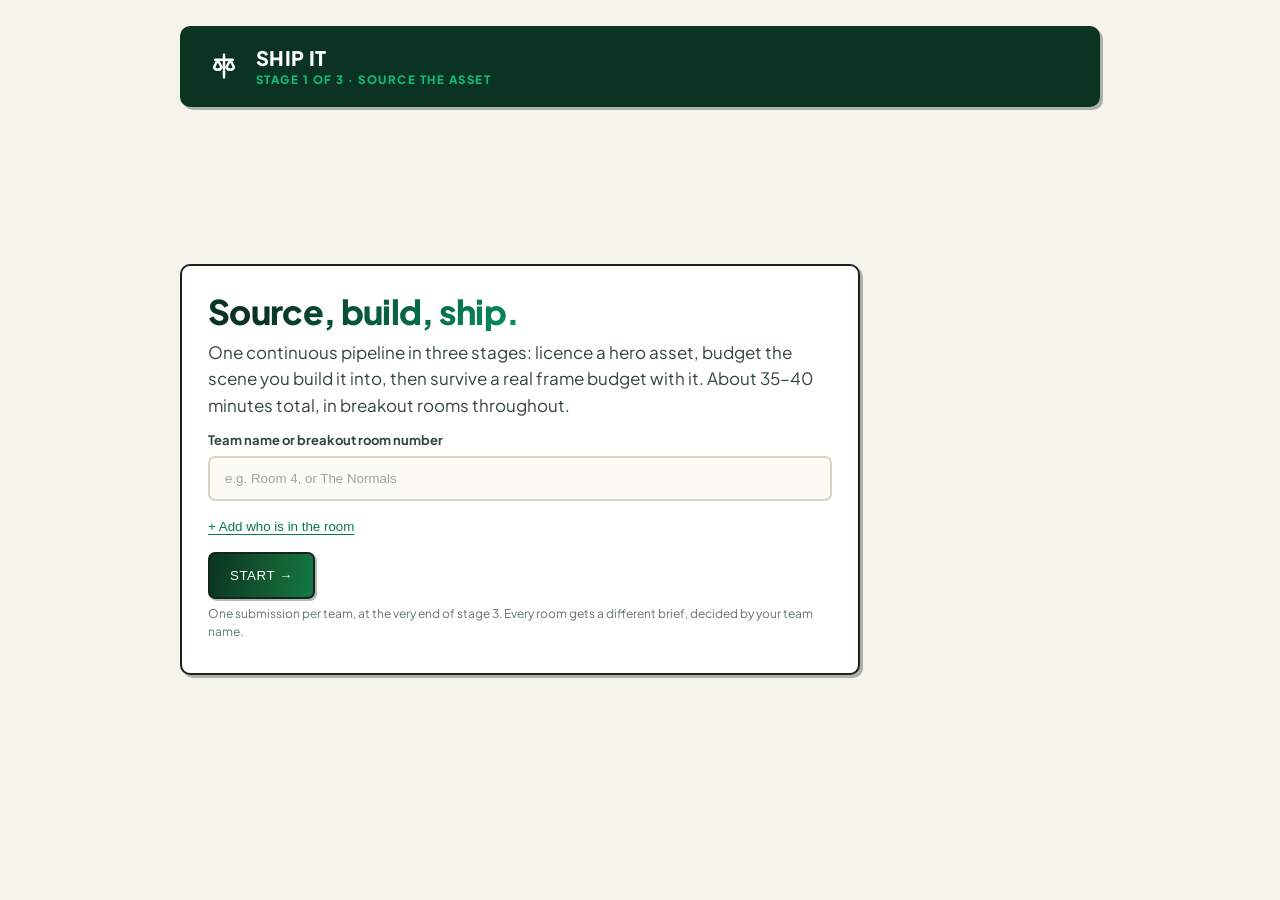
==== commit 9c3a9d99: "Turn the frame budget into a 3-stage end-to-end pipeline (Ship It) Adds two new stages ahead of the " ====
--- a/index.html
+++ b/index.html
@@ -3,8 +3,8 @@
 <head>
 <meta charset="utf-8" />
 <meta name="viewport" content="width=device-width, initial-scale=1" />
-<title>Spend the Frame — INTE 42312</title>
-<meta name="description" content="Budget a realistic AR experience under a 6.7ms frame, then survive the thermal cliff." />
+<title>Ship It — Spend the Frame — INTE 42312</title>
+<meta name="description" content="Stage 3 of 3: budget a realistic AR experience under a real frame budget, rendering cost included, then survive the thermal cliff." />
 <link rel="preconnect" href="https://fonts.googleapis.com" />
 <link rel="preconnect" href="https://fonts.gstatic.com" crossorigin />
 <link href="https://fonts.googleapis.com/css2?family=Plus+Jakarta+Sans:ital,wght@0,400;0,500;0,600;0,700;0,800;0,900;1,600&display=swap" rel="stylesheet" />
@@ -22,42 +22,18 @@
       </svg>
     </span>
     <span class="hero-text">
-      <span class="hero-title">Spend the Frame</span>
-      <span class="hero-sub">INTE 42312 &middot; Augmented Reality</span>
+      <span class="hero-title">Ship It</span>
+      <span class="hero-sub">Stage 3 of 3 &middot; Spend the frame</span>
     </span>
   </div>
 
   <main class="main-stage">
-
-    <!-- ============ TEAM SIGN-IN ============ -->
-    <section id="signin">
-      <div class="card narrow">
-        <h1>You have 6.7 milliseconds. Spend them.</h1>
-        <p class="lead">Your team works through this in a breakout room. Everything runs in this browser tab, nothing to install. About 20&ndash;25 minutes, in two rounds.</p>
-
-        <div class="field">
-          <label for="team">Team name or breakout room number</label>
-          <input class="input" id="team" maxlength="60" autocomplete="off" placeholder="e.g. Room 4, or The Normals" />
-        </div>
-
-        <button type="button" class="link-toggle" id="memToggle">+ Add who is in the room</button>
-        <div class="field" id="memField" hidden>
-          <label for="members">Names, separated by commas</label>
-          <input class="input" id="members" maxlength="200" autocomplete="off" placeholder="Ayesha, Ben, Chidi, Dan" />
-        </div>
-
-        <div class="btnrow">
-          <button class="btn primary" id="go">Start &rarr;</button>
-        </div>
-        <p class="fine">One submission per team. Every room gets a different brief, decided by your team name — that is deliberate, do not compare notes with the room next door yet.</p>
-      </div>
-    </section>
 
     <!-- ============ BRIEF ============ -->
     <section id="brief" hidden>
       <div class="teamid">
         <span class="who" id="whoName"></span><span class="mem" id="whoMem"></span>
-        <a class="swap" href="index.html">change team</a>
+        <a class="swap" href="source.html">change team</a>
       </div>
 
       <div class="card">
@@ -68,14 +44,24 @@
         </div>
 
         <div class="callout gold">
+          <b>Locked in from stage 2:</b>
+          <p id="renderSummary"></p>
+        </div>
+
+        <div class="callout gold">
           <b>The rule for this exercise.</b>
-          <p>One frame at 60fps is 16.7 milliseconds. Camera capture, VIO and image tracking spend roughly 10ms of that before your own code runs. <strong>You are budgeting what is left: 6.7ms.</strong> Every realism feature you add has a cost. You <em>can</em> go over &mdash; the bar on the side will turn red and show it &mdash; but you cannot lock in until you have cut back down. That is deliberate: in a real project you overspend first and optimise second, not the other way round.</p>
-        </div>
-
-        <p class="lead">You will pick from five categories: grounding, lighting, audio, legibility and rendering. Spend it the way your specific brief needs, not the way that seems cleverest in the abstract. There is no single right answer &mdash; there is a right answer <em>for your brief.</em></p>
+          <p>Your camera capture, VIO and image tracking already spend roughly <strong>10ms</strong> of every frame before your own code runs, whatever frame rate you are aiming for &mdash; that pipeline runs at its own pace, it does not shrink just because you asked for fewer frames a second. <strong>What is left over is yours to spend.</strong> Pick your target below and the exact number is computed for you. Every realism feature has a cost, and you <em>can</em> go over &mdash; the bar on the side turns red and shows it &mdash; but you cannot lock in until you cut back down. That is deliberate: in a real project you overspend first and optimise second, not the other way round.</p>
+        </div>
+
+        <h3>Choose your target frame rate</h3>
+        <p class="lead">This is a real decision, not a formality. A steadier target buys you headroom. A faster one buys you almost nothing to spend, because the fixed 10ms overhead eats a bigger share of a smaller frame.</p>
+        <div class="opts row" id="fpsOpts"></div>
+        <p class="fine" id="fpsPreview">Pick a target above to see your Round 1 budget.</p>
+
+        <p class="lead">You will pick from four categories: grounding, lighting, audio and legibility. Rendering is already decided &mdash; it is whatever your Scene Build in stage 2 costs. Spend the rest the way your specific brief needs, not the way that seems cleverest in the abstract. There is no single right answer &mdash; there is a right answer <em>for your brief.</em></p>
 
         <div class="btnrow">
-          <button class="btn primary" id="startR1">Start Round 1 &rarr;</button>
+          <button class="btn primary" id="startR1" disabled>Start Round 1 &rarr;</button>
         </div>
       </div>
     </section>
@@ -84,11 +70,15 @@
     <section id="round1" hidden>
       <div class="teamid">
         <span class="who" id="whoName2"></span><span class="mem" id="briefTag2"></span>
-        <a class="swap" href="index.html">leave</a>
+        <a class="swap" href="source.html">leave</a>
       </div>
 
       <div class="worksplit">
       <div class="maincol">
+        <div class="brief-scenario brief-recap">
+          <span class="tag" id="recapTagR1"></span>
+          <p id="recapTextR1"></p>
+        </div>
         <div class="card" id="catList1"></div>
 
         <div class="card">
@@ -105,7 +95,7 @@
 
       <div class="sidebar">
         <div class="card stackcard">
-          <div class="hd"><h3>Budget</h3><span class="side">Round 1</span></div>
+          <div class="hd"><h3>Budget</h3><span class="side" id="fpsBadgeR1">Round 1</span></div>
           <div class="stacktotal" id="totalR1">0.0 <small>/ 6.7 ms</small></div>
           <div class="stackbar-wrap" id="barR1">
             <div class="stackbar-overzone" id="overzoneR1"></div>
@@ -149,6 +139,10 @@
 
       <div class="worksplit">
       <div class="maincol">
+        <div class="brief-scenario brief-recap">
+          <span class="tag" id="recapTagR2"></span>
+          <p id="recapTextR2"></p>
+        </div>
         <div class="card" id="catList2"></div>
 
         <div class="card">
@@ -170,7 +164,7 @@
 
       <div class="sidebar">
         <div class="card stackcard">
-          <div class="hd"><h3>Budget</h3><span class="side">Round 2, throttled</span></div>
+          <div class="hd"><h3>Budget</h3><span class="side" id="fpsBadgeR2">Round 2, throttled</span></div>
           <div class="stacktotal" id="totalR2">0.0 <small>/ 0.0 ms</small></div>
           <div class="stackbar-wrap" id="barR2">
             <div class="stackbar-overzone" id="overzoneR2"></div>
@@ -205,27 +199,50 @@
 (function(){
   "use strict";
   const { $, $$, esc, toast, show, clamp, bindPress,
-          saveRun, markSubmitted, hasSubmitted, getIdentity, setIdentity } = ML;
+          saveRun, markSubmitted, hasSubmitted, getIdentity, pickBrief, getPipe } = ML;
 
   const ACT = "frame";
   const ENDPOINT = "/api/frame-results";
 
-  const R1_CAP    = window.FRAME_ROUND1_CAP;
+  const FPS_OPTIONS = window.FRAME_FPS_OPTIONS;
+  const capForFps = window.FRAME_CAP_FOR_FPS;
   const CATEGORIES = window.FRAME_CATEGORIES;
-  const OPTIONS    = window.FRAME_OPTIONS;
   const BRIEFS     = window.FRAME_BRIEFS;
+
+  /* ---------- identity + pipeline gating ----------
+     This is stage 3 of 3. There is no sign-in here any more — a team
+     arrives with an identity already set in source.html, and this page
+     refuses to run at all without a completed source.html + scene.html
+     for that same team, since Round 1's rendering cost is derived from
+     what scene.html computed. */
+  const params = new URLSearchParams(location.search);
+  const DEMO = params.get("demo") === "1";
+
+  const me = getIdentity();
+  if (!me){ location.replace("source.html"); return; }
+
+  const pipe = getPipe(me.team);
+  if (!pipe.source){ location.replace("source.html"); return; }
+  if (!pipe.scene){ location.replace("scene.html"); return; }
+
+  const RENDER_MS = pipe.scene.renderMs;
+  const SCENE_TOTALS = pipe.scene.totals;
+
+  /* Rendering & assets is a single locked pick, not a free choice — see
+     the comment above FRAME_RENDER_MS_FROM_SCENE in data/frame-data.js.
+     Folding it into the same OPTIONS array as everything else keeps
+     totalMs / catState / paintStack unchanged; only renderCatList and
+     the two click handlers need to know it cannot be toggled. */
+  const OPTIONS = window.FRAME_OPTIONS.concat([{
+    id: "r_derived", category: "render", label: "Rendering & assets",
+    note: "From your Scene Build: " + SCENE_TOTALS.draws + " draw calls, " + SCENE_TOTALS.textureMB + "MB of texture, hero asset included.",
+    ms: RENDER_MS, locked: true,
+  }]);
 
   const byId = {};
   OPTIONS.forEach(o => { byId[o.id] = o; });
   const catMap = {};
   CATEGORIES.forEach(c => { catMap[c.id] = c; });
-
-  /* ---------- identity ---------- */
-  const params = new URLSearchParams(location.search);
-  if (params.get("demo") === "1" && !getIdentity()) setIdentity("Demo Room 3", "rehearsal");
-  const DEMO = params.get("demo") === "1";
-
-  let me = getIdentity();  // reassigned the moment sign-in succeeds — see #go handler
 
   function paintWho(){
     ["whoName","whoName2","whoName3","whoName4","whoName5"].forEach(id => {
@@ -234,23 +251,16 @@
     $("#whoMem").textContent = me.members ? "· " + me.members : "";
   }
 
-  /* ---------- brief assignment ----------
-     Deterministic hash of the team name, same technique as the other
-     Model Lab activities. Not security-relevant, so no server copy
-     is needed — the server trusts whatever brief id the client sends
-     and only recomputes the things that gate validity: totals, and
-     category coverage. */
-  function pickBrief(team){
-    let h = 0;
-    const s = team.toLowerCase();
-    for (let i = 0; i < s.length; i++) h = (h * 31 + s.charCodeAt(i)) >>> 0;
-    return BRIEFS[h % BRIEFS.length];
-  }
-
+  let R1_CAP = null;
+  let TARGET_FPS = null;
   let BRIEF = null;
 
+  function round2CapFor(){
+    return Math.round(R1_CAP * BRIEF.throttleRatio * 10) / 10;
+  }
+
   /* ---------- state ---------- */
-  let r1picks = new Set();
+  let r1picks = new Set(["r_derived"]);
   let r2picks = new Set();
   let plan = null;
 
@@ -281,6 +291,18 @@
     let h = "";
     CATEGORIES.forEach(cat => {
       const opts = OPTIONS.filter(o => o.category === cat.id);
+
+      if (cat.locked){
+        const o = opts[0];
+        h += '<h4 class="catname">' + esc(cat.label) + ' <span class="req">(from your Scene Build)</span></h4><div class="picklist">';
+        h += '<button type="button" class="pick is-locked" data-id="' + esc(o.id) + '" aria-pressed="true" disabled>' +
+          '<span class="box"><svg viewBox="0 0 24 24"><path d="M4 12.5 9.5 18 20 6.5"/></svg></span>' +
+          '<span class="nm">' + esc(o.label) + ' <em class="vtag">locked</em><span class="sub">' + esc(o.note) + '</span></span>' +
+          '<span class="fig"><b>' + o.ms.toFixed(1) + ' ms</b></span>' +
+        '</button></div>';
+        return;
+      }
+
       const reqTxt = cat.min === 0 ? "optional" :
                      (cat.min === cat.max ? "pick exactly " + cat.min : "pick " + cat.min + "&ndash;" + cat.max);
       h += '<h4 class="catname">' + esc(cat.label) + ' <span class="req">(' + reqTxt + ')</span></h4><div class="picklist">';
@@ -368,7 +390,7 @@
 
   $("#catList1").addEventListener("click", e => {
     const b = e.target.closest(".pick");
-    if (!b) return;
+    if (!b || b.disabled || (byId[b.dataset.id] && byId[b.dataset.id].locked)) return;
     const id = b.dataset.id;
     if (r1picks.has(id)) r1picks.delete(id); else r1picks.add(id);
     refreshR1();
@@ -377,7 +399,7 @@
   /* ================= ROUND 2 ================= */
 
   function refreshR2(){
-    const cap = BRIEF.round2Cap;
+    const cap = round2CapFor();
     renderCatList("#catList2", r2picks, cap, 2);
     paintStack(r2picks, cap, "R2");
 
@@ -398,7 +420,7 @@
 
   $("#catList2").addEventListener("click", e => {
     const b = e.target.closest(".pick");
-    if (!b) return;
+    if (!b || b.disabled || (byId[b.dataset.id] && byId[b.dataset.id].locked)) return;
     const id = b.dataset.id;
     if (r2picks.has(id)) r2picks.delete(id); else r2picks.add(id);
     refreshR2();
@@ -414,25 +436,13 @@
 
   /* ================= SCREEN FLOW ================= */
 
-  $("#memToggle").addEventListener("click", () => {
-    const f = $("#memField"); f.hidden = !f.hidden; if (!f.hidden) $("#members").focus();
-  });
-
-  $("#go").addEventListener("click", () => {
-    const team = $("#team").value.trim();
-    if (!team){ toast("Give your team a name first", true); $("#team").focus(); return; }
-    me = setIdentity(team, $("#members").value);   // update the live reference, not just storage
-    boot();
-  });
-  $("#team").addEventListener("keydown", e => { if (e.key === "Enter") $("#go").click(); });
-
   $("#startR1").addEventListener("click", () => { refreshR1(); show("round1"); });
 
   $("#lockR1").addEventListener("click", () => {
     r2picks = new Set(r1picks); // renegotiation starts from what you already had
     $("#throttleLine").textContent = BRIEF.throttleLine;
     $("#capWas").textContent = R1_CAP.toFixed(1) + " ms";
-    $("#capNow").textContent = BRIEF.round2Cap.toFixed(1) + " ms";
+    $("#capNow").textContent = round2CapFor().toFixed(1) + " ms";
     show("throttle");
   });
 
@@ -443,7 +453,9 @@
     const cutList   = [...r1picks].filter(id => !r2picks.has(id));
     const addedList = [...r2picks].filter(id => !r1picks.has(id));
     const payload = {
-      team: me.team, members: me.members, brief: BRIEF.id,
+      team: me.team, members: me.members, brief: BRIEF.id, targetFps: TARGET_FPS,
+      source: pipe.source,
+      scene: pipe.scene,
       round1: { picks: [...r1picks], justification: $("#just1").value.trim() },
       round2: { picks: [...r2picks], plannedAhead: plan, note: $("#note2").value.trim(),
                 cutList, addedList },
@@ -465,11 +477,12 @@
 
   function renderDone(payload, cutList, addedList, sentOk){
     const r1t = totalMs(r1picks), r2t = totalMs(r2picks);
-    const futureProofed = r1t <= BRIEF.round2Cap;
+    const r2cap = round2CapFor();
+    const futureProofed = r1t <= r2cap;
     const cutLabels = cutList.map(id => byId[id] ? byId[id].label : id);
 
-    let sentence = "Brief: " + BRIEF.title + ". Round 1 spent " + r1t.toFixed(1) +
-      "ms of 6.7. After the throttle (" + BRIEF.round2Cap.toFixed(1) + "ms), we " +
+    let sentence = "Brief: " + BRIEF.title + " at " + TARGET_FPS + "fps. Round 1 spent " + r1t.toFixed(1) +
+      "ms of " + R1_CAP.toFixed(1) + ". After the throttle (" + r2cap.toFixed(1) + "ms), we " +
       (cutLabels.length ? "cut " + cutLabels.join(", ") : "changed nothing") +
       " and finished at " + r2t.toFixed(1) + "ms. " +
       (futureProofed
@@ -489,8 +502,9 @@
 
     h += '<div class="stat-grid">' +
       '<div class="stat"><span class="lbl">Brief</span><span class="v" style="font-size:16px">' + esc(BRIEF.title) + '</span></div>' +
-      '<div class="stat"><span class="lbl">Round 1</span><span class="v">' + r1t.toFixed(1) + '<small>/6.7 ms</small></span></div>' +
-      '<div class="stat' + (r2t > BRIEF.round2Cap ? " hot" : " ok") + '"><span class="lbl">Round 2</span><span class="v">' + r2t.toFixed(1) + '<small>/' + BRIEF.round2Cap.toFixed(1) + ' ms</small></span></div>' +
+      '<div class="stat"><span class="lbl">Target</span><span class="v" style="font-size:16px">' + TARGET_FPS + 'fps</span></div>' +
+      '<div class="stat"><span class="lbl">Round 1</span><span class="v">' + r1t.toFixed(1) + '<small>/' + R1_CAP.toFixed(1) + ' ms</small></span></div>' +
+      '<div class="stat' + (r2t > r2cap ? " hot" : " ok") + '"><span class="lbl">Round 2</span><span class="v">' + r2t.toFixed(1) + '<small>/' + r2cap.toFixed(1) + ' ms</small></span></div>' +
     '</div>';
 
     h += '<p class="lead" style="margin-top:14px"><b>Read this out:</b></p>' +
@@ -510,20 +524,53 @@
   }
 
   /* ---------- boot ---------- */
+  function renderFpsOpts(){
+    $("#fpsOpts").innerHTML = FPS_OPTIONS.map(f =>
+      '<button type="button" class="opt" data-fps="' + f.fps + '" aria-pressed="false">' +
+        '<span class="ttl">' + f.label + ' &mdash; ' + esc(f.tag) + '</span>' +
+        '<span class="sub">' + esc(f.note) + '</span></button>'
+    ).join("");
+    bindPress($("#fpsOpts"));
+  }
+
+  $("#fpsOpts").addEventListener("click", e => {
+    const b = e.target.closest(".opt");
+    if (!b) return;
+    TARGET_FPS = Number(b.dataset.fps);
+    R1_CAP = capForFps(TARGET_FPS);
+    $$("#fpsOpts .opt").forEach(x => x.setAttribute("aria-pressed", String(x === b)));
+    $("#fpsPreview").innerHTML = 'At <b>' + TARGET_FPS + 'fps</b> your frame is ' +
+      (1000 / TARGET_FPS).toFixed(1) + 'ms. Minus the ~10ms overhead, your Round 1 budget is <b>' +
+      R1_CAP.toFixed(1) + 'ms</b>.';
+    $("#startR1").disabled = false;
+    $("#fpsBadgeR1").textContent = "Round 1 · " + TARGET_FPS + "fps";
+    $("#fpsBadgeR2").textContent = "Round 2, throttled · " + TARGET_FPS + "fps";
+  });
+
   function boot(){
-    if (!me){ show("signin"); return; }
     paintWho();
-    BRIEF = pickBrief(me.team);
+    BRIEF = pickBrief(me.team, BRIEFS);
+    TARGET_FPS = null;
+    R1_CAP = null;
     $("#briefTag").textContent = BRIEF.title;
     $("#briefText").textContent = BRIEF.scenario;
     $("#briefTag2").textContent = BRIEF.title;
     $("#briefTag4").textContent = BRIEF.title;
+    $("#recapTagR1").textContent = "Your brief: " + BRIEF.title;
+    $("#recapTextR1").textContent = BRIEF.scenario;
+    $("#recapTagR2").textContent = "Your brief: " + BRIEF.title;
+    $("#recapTextR2").textContent = BRIEF.scenario;
+    $("#renderSummary").textContent = pipe.source.caseTitle + " (" + pipe.source.licence + ") plus " +
+      pipe.scene.picks.length + " scene prop" + (pipe.scene.picks.length === 1 ? "" : "s") + " comes to " +
+      SCENE_TOTALS.draws + " draw calls and " + SCENE_TOTALS.textureMB + "MB — that is " +
+      RENDER_MS.toFixed(1) + "ms of rendering cost, every frame, before you spend anything below.";
+    renderFpsOpts();
+    $("#fpsPreview").textContent = "Pick a target above to see your Round 1 budget.";
+    $("#startR1").disabled = true;
     show("brief");
   }
 
-  if (me) boot(); else show("signin");
-
-
+  boot();
 
 })();
 </script>
--- a/lab.css
+++ b/lab.css
@@ -329,3 +329,120 @@
 @media (max-width:819px){
   .stackbar-wrap{ height:150px; }
 }
+
+/* ---------- pinned brief recap (Round 1 / Round 2) ----------
+   Same visual language as the Brief screen's scenario box, but
+   sized down since it now sits above a dense category list rather
+   than alone on its own screen. */
+.brief-recap{ margin:0 0 12px; padding:10px 14px; font-size:13px; line-height:1.45; }
+.brief-recap .tag{ margin-bottom:3px; }
+
+/* ============================================================
+   Stages 1 & 2 (source.html, scene.html) — ported verbatim from the
+   Model Lab's lab.css: "Can I Ship This?" listing cards and reveal
+   panel, and the Budget Table's requirements checklist. Same
+   selectors, same values, so all three sites stay visually identical.
+   ============================================================ */
+
+/* ---------- reveal panel ---------- */
+.answer{
+  margin-top:12px; border:var(--border-w) solid var(--forest-900);
+  border-radius:var(--radius-sm); background:var(--emerald-50);
+  box-shadow:var(--shadow-1); overflow:hidden;
+}
+.answer > h4{
+  margin:0; padding:7px 12px; background:var(--forest-900); color:#fff;
+  font-size:11px; font-weight:800; letter-spacing:.11em; text-transform:uppercase;
+}
+.answer .body{ padding:11px 13px; font-size:13.5px; line-height:1.55; }
+.answer .body p{ margin:.5em 0 0; }
+.answer .body p:first-child{ margin-top:0; }
+.answer .body b{ font-weight:800; }
+.answer .trap{
+  margin-top:9px; padding-top:9px; border-top:2px dashed var(--line-2);
+  font-size:13px;
+}
+.answer .trap b{ color:var(--gold); text-transform:uppercase; letter-spacing:.07em; font-size:11px; }
+
+/* ---------- asset listing card (Source the Asset) ---------- */
+.listing .lhead{
+  display:flex; align-items:flex-start; justify-content:space-between; gap:10px; flex-wrap:wrap;
+}
+.listing .lhead h2{ margin:0; font-size:20px; line-height:1.2; flex:1 1 220px; min-width:0; }
+.listing .lhead .badge{ flex:0 0 auto; margin-top:3px;
+  background:var(--forest-900); color:#fff; border-color:var(--forest-900); }
+.listing .lauthor{ margin:.35em 0 .1em; font-size:14px; color:var(--ink-2); }
+.listing .lauthor b{ font-weight:800; }
+.listing .ldetails{
+  list-style:none; margin:11px 0; padding:0;
+  display:flex; flex-wrap:wrap; gap:6px;
+}
+.listing .ldetails li{
+  font-size:11.5px; font-weight:700; padding:3px 9px;
+  background:var(--cream-2); border:1px solid var(--line-2);
+  border-radius:100px; color:var(--ink-2); white-space:nowrap;
+}
+.listing .lsmall{
+  margin:11px 0 0; padding:10px 12px;
+  background:var(--surface-2); border:var(--border-w) solid var(--line-2);
+  border-left-width:7px; border-left-color:var(--gold);
+  border-radius:var(--radius-xs);
+  font-size:13px; line-height:1.5; font-style:italic; color:var(--ink-2);
+}
+
+/* attribution comparison inside a reveal */
+.attrcmp{
+  margin:.5em 0 0; padding:7px 10px; font-size:12.5px; line-height:1.45;
+  background:var(--surface); border:2px solid var(--line-2); border-radius:var(--radius-xs);
+}
+.attrcmp.model{ background:var(--emerald-50); border-color:var(--emerald-700); }
+.attrcmp .lbl{
+  display:block; font-size:10px; font-weight:800; letter-spacing:.1em;
+  text-transform:uppercase; color:var(--muted); margin-bottom:3px;
+}
+
+/* ---------- requirements checklist (Build the Scene) ---------- */
+.reqlist{ list-style:none; margin:10px 0 0; padding:0; }
+.reqlist li{
+  font-size:13.5px; padding:3px 0 3px 20px; position:relative; color:var(--ink-2);
+}
+.reqlist li::before{
+  content:""; position:absolute; left:4px; top:11px;
+  width:6px; height:6px; border-radius:50%; background:var(--line-2);
+}
+.reqlist.live li{ padding-left:24px; }
+.reqlist.live li::before{ display:none; }
+.reqlist.live .tick{
+  position:absolute; left:0; top:2px; width:17px; height:17px;
+  display:grid; place-items:center; font-size:11px; font-weight:900;
+  border:2px solid var(--line-2); border-radius:var(--radius-xs);
+  background:var(--surface); color:transparent;
+}
+.reqlist.live li.met .tick{ background:var(--emerald-700); border-color:var(--emerald-700); color:#fff; }
+.reqlist.live li.met{ color:var(--ink); }
+.reqlist.live li.unmet{ color:var(--muted); }
+.reqlist.live li b{ font-weight:800; }
+
+/* the hero asset's locked-in line, and the locked rendering pick on
+   stage 3 — same idea, visually inert rather than a real toggle */
+.pick.is-locked{ cursor:default; background:var(--cream-2); }
+.pick.is-locked:hover{ background:var(--cream-2); }
+.pick.is-locked .box{ background:var(--forest-700); border-color:var(--forest-700); }
+.pick.is-locked .box svg{ opacity:1; }
+
+/* scene.html's own working layout: meters, then the prop catalogue,
+   then the submit card — same shape as the Model Lab's Budget Table */
+@media (min-width:1100px){
+  .scenebuild{
+    grid-template-columns:minmax(0,380px) minmax(0,1fr);
+    grid-template-rows:max-content 1fr;
+    align-items:start;
+  }
+  .scenebuild > .meters     { grid-column:1; grid-row:1; }
+  .scenebuild > .assets     { grid-column:2; grid-row:1 / span 2; margin-top:0; }
+  .scenebuild > .submitcard { grid-column:1; grid-row:2; align-self:start; }
+  .scenebuild .assets .picklist{ display:grid; grid-template-columns:1fr 1fr; gap:8px; }
+}
+@media (min-width:1500px){
+  .scenebuild .assets .picklist{ grid-template-columns:repeat(3,1fr); }
+}
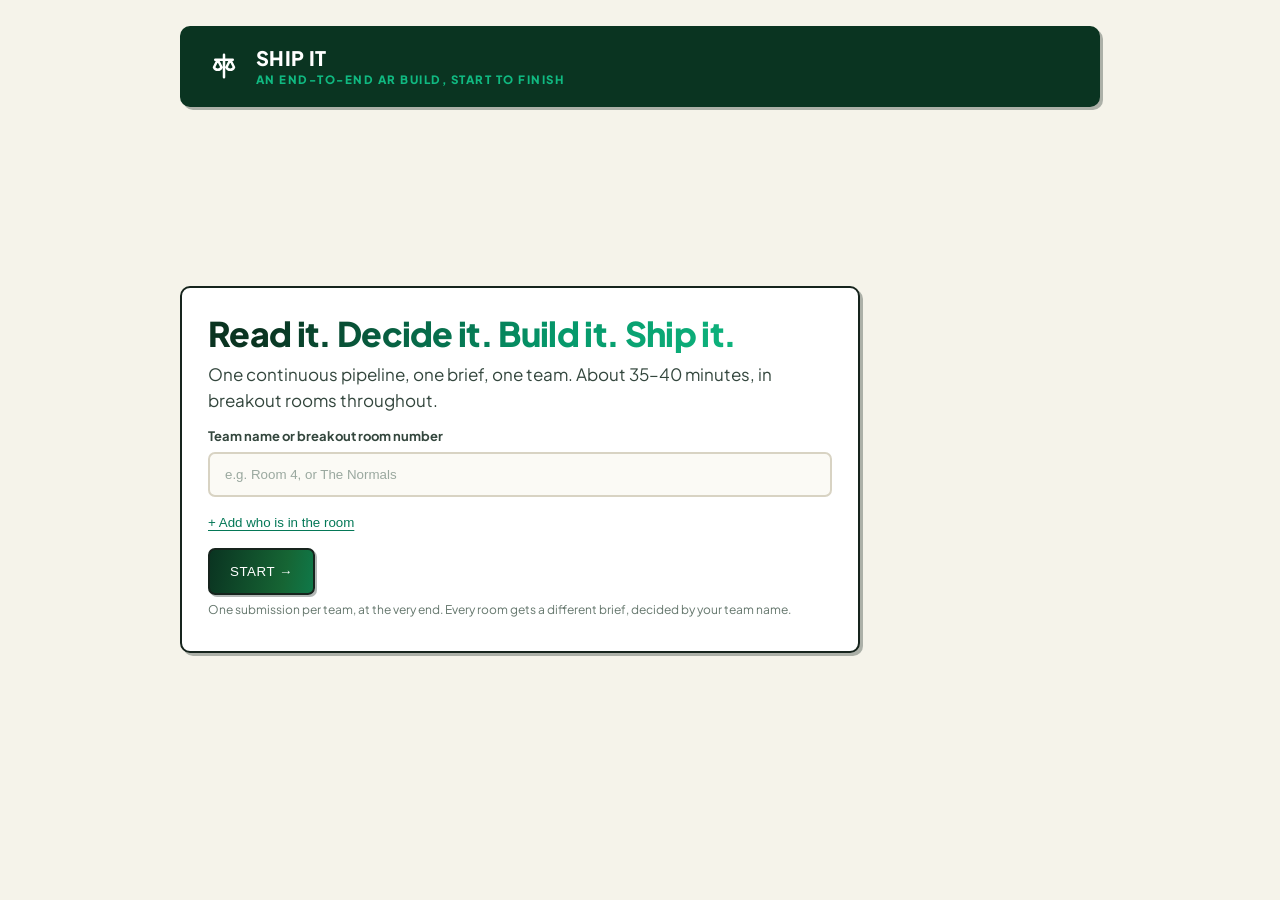
==== commit f6e93cca: "Expand to a full eleven-stage pipeline: pre-production, audio, optimise, legal Restructures the acti" ====
--- a/index.html
+++ b/index.html
@@ -4,7 +4,7 @@
 <meta charset="utf-8" />
 <meta name="viewport" content="width=device-width, initial-scale=1" />
 <title>Ship It — Spend the Frame — INTE 42312</title>
-<meta name="description" content="Stage 3 of 3: budget a realistic AR experience under a real frame budget, rendering cost included, then survive the thermal cliff." />
+<meta name="description" content="Add audio, spend a real frame budget, survive the thermal cliff, then clear the legal notices before you ship." />
 <link rel="preconnect" href="https://fonts.googleapis.com" />
 <link rel="preconnect" href="https://fonts.gstatic.com" crossorigin />
 <link href="https://fonts.googleapis.com/css2?family=Plus+Jakarta+Sans:ital,wght@0,400;0,500;0,600;0,700;0,800;0,900;1,600&display=swap" rel="stylesheet" />
@@ -23,7 +23,7 @@
     </span>
     <span class="hero-text">
       <span class="hero-title">Ship It</span>
-      <span class="hero-sub">Stage 3 of 3 &middot; Spend the frame</span>
+      <span class="hero-sub">Spend the frame</span>
     </span>
   </div>
 
@@ -31,9 +31,10 @@
 
     <!-- ============ BRIEF ============ -->
     <section id="brief" hidden>
+      <div class="tl-wrap" id="timeline"></div>
       <div class="teamid">
         <span class="who" id="whoName"></span><span class="mem" id="whoMem"></span>
-        <a class="swap" href="source.html">change team</a>
+        <a class="swap" href="intro.html">change team</a>
       </div>
 
       <div class="card">
@@ -58,19 +59,44 @@
         <div class="opts row" id="fpsOpts"></div>
         <p class="fine" id="fpsPreview">Pick a target above to see your Round 1 budget.</p>
 
-        <p class="lead">You will pick from four categories: grounding, lighting, audio and legibility. Rendering is already decided &mdash; it is whatever your Scene Build in stage 2 costs. Spend the rest the way your specific brief needs, not the way that seems cleverest in the abstract. There is no single right answer &mdash; there is a right answer <em>for your brief.</em></p>
+        <p class="lead">Rendering is already decided &mdash; it is whatever your Scene Build cost. You will add audio first, on its own screen, then spend what is left across grounding, lighting and legibility. There is no single right answer &mdash; there is a right answer <em>for your brief.</em></p>
 
         <div class="btnrow">
-          <button class="btn primary" id="startR1" disabled>Start Round 1 &rarr;</button>
-        </div>
+          <button class="btn primary" id="startR1" disabled>Add audio &rarr;</button>
+        </div>
+      </div>
+    </section>
+
+    <!-- ============ AUDIO ============ -->
+    <section id="audio" hidden>
+      <div class="tl-wrap" id="timelineAudio"></div>
+      <div class="teamid">
+        <span class="who" id="whoNameAudio"></span><span class="mem" id="briefTagAudio"></span>
+      </div>
+
+      <div class="brief-scenario brief-recap">
+        <span class="tag" id="recapTagAudio"></span>
+        <p id="recapTextAudio"></p>
+      </div>
+
+      <div class="card">
+        <h2>Add audio</h2>
+        <p class="lead">Pick before you see grounding, lighting or legibility &mdash; audio does not get to compete against the other categories for attention once you are staring at all four at once.</p>
+        <div class="card" id="catListAudio"></div>
+        <p class="fine" id="audioTotal"></p>
+        <div class="btnrow">
+          <button class="btn primary" id="toRound1">Continue to the rest of the spend &rarr;</button>
+        </div>
+        <p class="fine" id="blockAudio"></p>
       </div>
     </section>
 
     <!-- ============ ROUND 1 ============ -->
     <section id="round1" hidden>
+      <div class="tl-wrap" id="timeline2"></div>
       <div class="teamid">
         <span class="who" id="whoName2"></span><span class="mem" id="briefTag2"></span>
-        <a class="swap" href="source.html">leave</a>
+        <a class="swap" href="intro.html">leave</a>
       </div>
 
       <div class="worksplit">
@@ -117,6 +143,7 @@
 
     <!-- ============ THROTTLE ============ -->
     <section id="throttle" hidden>
+      <div class="tl-wrap" id="timeline3"></div>
       <div class="teamid"><span class="who" id="whoName3"></span></div>
       <div class="card">
         <h1>Five minutes in.</h1>
@@ -131,8 +158,9 @@
       </div>
     </section>
 
-    <!-- ============ ROUND 2 ============ -->
+    <!-- ============ ROUND 2 / OPTIMISE ============ -->
     <section id="round2" hidden>
+      <div class="tl-wrap" id="timeline4"></div>
       <div class="teamid">
         <span class="who" id="whoName4"></span><span class="mem" id="briefTag4"></span>
       </div>
@@ -143,6 +171,7 @@
           <span class="tag" id="recapTagR2"></span>
           <p id="recapTextR2"></p>
         </div>
+        <div class="callout gold" id="callbackCard"></div>
         <div class="card" id="catList2"></div>
 
         <div class="card">
@@ -156,7 +185,7 @@
             <textarea class="input" id="note2" rows="2" maxlength="240" placeholder="e.g. we dropped the long reverb first, it was the single most expensive line and nobody would miss it"></textarea>
           </div>
           <div class="btnrow">
-            <button class="btn primary" id="submit" disabled>Lock in final answer &rarr;</button>
+            <button class="btn primary" id="submit" disabled>Lock in this answer &rarr;</button>
           </div>
           <p class="fine" id="block2">Fit under the new budget, and tell us which way you would have planned ahead.</p>
         </div>
@@ -184,9 +213,35 @@
       </div>
     </section>
 
+    <!-- ============ LEGAL NOTICES ============ -->
+    <section id="legal" hidden>
+      <div class="tl-wrap" id="timeline5"></div>
+      <div class="teamid"><span class="who" id="whoName5"></span></div>
+
+      <div class="card">
+        <h2>Legal notices, before you ship</h2>
+        <p class="lead">The last stop before this goes out under your team's name. Not new work &mdash; this is where you check the work you already did actually made it into the build.</p>
+
+        <div class="callout" id="legalAttrCard"></div>
+        <div class="callout gold" id="legalPlatformCard"></div>
+
+        <div class="field">
+          <label>
+            <input type="checkbox" id="legalConfirm" style="width:auto;margin-right:8px" />
+            We have put the required credit somewhere a viewer could actually find it &mdash; a credits screen or an about page, not a code comment nobody outside the team will ever open.
+          </label>
+        </div>
+
+        <div class="btnrow">
+          <button class="btn primary" id="toShip" disabled>Ship it &rarr;</button>
+        </div>
+      </div>
+    </section>
+
     <!-- ============ DONE ============ -->
     <section id="done" hidden>
-      <div class="teamid"><span class="who" id="whoName5"></span></div>
+      <div class="tl-wrap" id="timeline6"></div>
+      <div class="teamid"><span class="who" id="whoName6"></span></div>
       <div class="card" id="doneCard"></div>
     </section>
 
@@ -198,7 +253,7 @@
 <script>
 (function(){
   "use strict";
-  const { $, $$, esc, toast, show, clamp, bindPress,
+  const { $, $$, esc, toast, show, clamp, bindPress, renderTimeline,
           saveRun, markSubmitted, hasSubmitted, getIdentity, pickBrief, getPipe } = ML;
 
   const ACT = "frame";
@@ -219,7 +274,7 @@
   const DEMO = params.get("demo") === "1";
 
   const me = getIdentity();
-  if (!me){ location.replace("source.html"); return; }
+  if (!me){ location.replace("intro.html"); return; }
 
   const pipe = getPipe(me.team);
   if (!pipe.source){ location.replace("source.html"); return; }
@@ -245,10 +300,16 @@
   CATEGORIES.forEach(c => { catMap[c.id] = c; });
 
   function paintWho(){
-    ["whoName","whoName2","whoName3","whoName4","whoName5"].forEach(id => {
+    ["whoName","whoNameAudio","whoName2","whoName3","whoName4","whoName5","whoName6"].forEach(id => {
       const el = $("#" + id); if (el) el.textContent = me.team;
     });
     $("#whoMem").textContent = me.members ? "· " + me.members : "";
+  }
+
+  function paintTimelines(){
+    const map = { timeline: "audio", timelineAudio: "audio", timeline2: "spend",
+                  timeline3: "optimise", timeline4: "optimise", timeline5: "legal", timeline6: "ship" };
+    Object.keys(map).forEach(id => { const el = $("#" + id); if (el) renderTimeline(el, map[id]); });
   }
 
   let R1_CAP = null;
@@ -285,11 +346,16 @@
   }
 
   /* ---------- rendering the picklist ----------
-     round = 1 or 2. onToggle receives the option id. */
-  function renderCatList(mountSel, picks, cap, round){
+     round = 1 or 2. only, if given, restricts which categories render
+     here — audio gets pulled onto its own screen ahead of Round 1, so
+     Round 1's own list excludes it (still visible in the sidebar bar,
+     since paintStack draws from the full pick set regardless). Round 2
+     renegotiates everything, audio included, so it passes no filter. */
+  function renderCatList(mountSel, picks, cap, round, only){
     const mount = $(mountSel);
     let h = "";
-    CATEGORIES.forEach(cat => {
+    const cats = only ? CATEGORIES.filter(c => only.indexOf(c.id) !== -1) : CATEGORIES;
+    cats.forEach(cat => {
       const opts = OPTIONS.filter(o => o.category === cat.id);
 
       if (cat.locked){
@@ -369,10 +435,38 @@
     }).join("");
   }
 
+  /* ================= AUDIO (its own screen, ahead of Round 1) =================
+     Audio still spends from the same shared budget — this only changes
+     when it's decided, not how it's scored. Gated the same way the fps
+     picker is gated: a team can never lock in a combination here that
+     would leave Round 1 impossible, since there is no way back to this
+     screen once they move on (audio's own min is 0, so retreating to
+     "nothing" always exists as a fallback). */
+  function refreshAudio(){
+    renderCatList("#catListAudio", r1picks, R1_CAP, 1, ["audio"]);
+    const used = totalMs(r1picks);   // render + whatever audio has picked so far
+    const ok = used <= R1_CAP;
+    $("#audioTotal").textContent = "Running total so far (rendering + audio): " +
+      used.toFixed(1) + "ms of your " + R1_CAP.toFixed(1) + "ms Round 1 budget.";
+    $("#toRound1").disabled = !ok;
+    $("#blockAudio").textContent = ok
+      ? "Fits so far — grounding, lighting and legibility are still to come."
+      : "Over budget already from rendering and audio alone — remove an audio pick before continuing.";
+    $("#blockAudio").className = "fine" + (ok ? " okmsg" : "");
+  }
+
+  $("#catListAudio").addEventListener("click", e => {
+    const b = e.target.closest(".pick");
+    if (!b || b.disabled) return;
+    const id = b.dataset.id;
+    if (r1picks.has(id)) r1picks.delete(id); else r1picks.add(id);
+    refreshAudio();
+  });
+
   /* ================= ROUND 1 ================= */
 
   function refreshR1(){
-    renderCatList("#catList1", r1picks, R1_CAP, 1);
+    renderCatList("#catList1", r1picks, R1_CAP, 1, ["ground", "light", "legibility", "render"]);
     paintStack(r1picks, R1_CAP, "R1");
 
     const t = totalMs(r1picks);
@@ -436,7 +530,8 @@
 
   /* ================= SCREEN FLOW ================= */
 
-  $("#startR1").addEventListener("click", () => { refreshR1(); show("round1"); });
+  $("#startR1").addEventListener("click", () => { refreshAudio(); show("audio"); });
+  $("#toRound1").addEventListener("click", () => { refreshR1(); show("round1"); });
 
   $("#lockR1").addEventListener("click", () => {
     r2picks = new Set(r1picks); // renegotiation starts from what you already had
@@ -446,19 +541,72 @@
     show("throttle");
   });
 
-  $("#startR2").addEventListener("click", () => { refreshR2(); show("round2"); });
-
-  $("#submit").addEventListener("click", async () => {
+  /* Callback to what the room said before any mechanics started
+     (intro.html's Discuss screen) and what it predicted it would need
+     (intro.html's Features screen) — a real comparison, not just a
+     reflective question, and it costs nothing new to score since it
+     only reads data already captured. */
+  function paintCallback(){
+    const intro = pipe.intro || {};
+    const feat = intro.features || {};
+    const CAT_LABEL = { ground: "Grounding", light: "Lighting", audio: "Audio", legibility: "Legibility" };
+    const predicted = Object.keys(feat).filter(k => feat[k]).map(k => CAT_LABEL[k] || k);
+    const actualCats = new Set();
+    r1picks.forEach(id => { const o = byId[id]; if (o && o.ms > 0 && CAT_LABEL[o.category]) actualCats.add(o.category); });
+    const actual = Object.keys(CAT_LABEL).filter(c => actualCats.has(c)).map(c => CAT_LABEL[c]);
+    let h = '<b>Before a single technical decision, your room said:</b>' +
+      '<p>&ldquo;' + esc(intro.discuss || "(no answer recorded)") + '&rdquo;</p>';
+    h += '<p><b>You predicted you would need:</b> ' + esc(predicted.length ? predicted.join(", ") : "nothing in particular") +
+      '. <b>Round 1 actually spent real money on:</b> ' + esc(actual.length ? actual.join(", ") : "nothing") + '.</p>';
+    $("#callbackCard").innerHTML = h;
+  }
+
+  $("#startR2").addEventListener("click", () => { paintCallback(); refreshR2(); show("round2"); });
+
+  $("#submit").addEventListener("click", () => {
     $("#submit").disabled = true;
+    populateLegal();
+    paintTimelines();
+    show("legal");
+  });
+
+  function populateLegal(){
+    const s = pipe.source;
+    let attrHtml = '<b>Your Stage 1 credit</b>';
+    attrHtml += s.attribution
+      ? '<p>&ldquo;' + esc(s.attribution) + '&rdquo;</p>'
+      : '<p>No attribution was required for the asset you sourced (' + esc(s.licence) + ').</p>';
+    $("#legalAttrCard").innerHTML = attrHtml;
+
+    const intro = pipe.intro || {};
+    const platform = (window.AR_PLATFORMS || []).filter(p => p.id === intro.platform)[0];
+    let platHtml = '<b>Platform-specific notice</b>';
+    platHtml += (platform && platform.id === "native")
+      ? '<p>You picked <b>native ARKit / ARCore</b> &mdash; a real build needs an app-store listing disclosing camera use and every third-party asset licence, not just an in-app credits screen.</p>'
+      : '<p>You picked <b>handheld WebAR</b> &mdash; the browser handles the camera permission prompt, but the credit still has to live somewhere on the page a visitor could actually find it.</p>';
+    $("#legalPlatformCard").innerHTML = platHtml;
+
+    $("#legalConfirm").checked = false;
+    $("#toShip").disabled = true;
+  }
+
+  $("#legalConfirm").addEventListener("change", () => {
+    $("#toShip").disabled = !$("#legalConfirm").checked;
+  });
+
+  $("#toShip").addEventListener("click", async () => {
+    $("#toShip").disabled = true;
     const cutList   = [...r1picks].filter(id => !r2picks.has(id));
     const addedList = [...r2picks].filter(id => !r1picks.has(id));
     const payload = {
       team: me.team, members: me.members, brief: BRIEF.id, targetFps: TARGET_FPS,
       source: pipe.source,
       scene: pipe.scene,
+      intro: pipe.intro,
       round1: { picks: [...r1picks], justification: $("#just1").value.trim() },
       round2: { picks: [...r2picks], plannedAhead: plan, note: $("#note2").value.trim(),
                 cutList, addedList },
+      legal: { confirmed: true },
       ua: navigator.userAgent, ts: Date.now(),
     };
 
@@ -472,6 +620,7 @@
       }
     }
     renderDone(payload, cutList, addedList, sentOk);
+    paintTimelines();
     show("done");
   });
 
@@ -523,19 +672,36 @@
     });
   }
 
-  /* ---------- boot ---------- */
+  /* ---------- boot ----------
+     A team's rendering cost is fixed the moment they leave scene.html —
+     it does not shrink when the throttle hits, only the total budget
+     does. That means a heavy-but-otherwise-reasonable scene can make
+     Round 2 mathematically impossible at 90fps for every single brief
+     (the throttled cap can fall below the locked rendering cost alone,
+     with nothing left to cut since rendering cannot be removed). There
+     is no way back to scene.html once here, so an fps pick that would
+     strand a team at the throttle reveal is disabled up front, using
+     this team's own real rendering cost — not shown as a free option
+     that quietly turns into a dead end four screens later. */
+  function fpsFeasible(fps){
+    const r1cap = capForFps(fps);
+    const r2cap = Math.round(r1cap * BRIEF.throttleRatio * 10) / 10;
+    return RENDER_MS <= r2cap;
+  }
+
   function renderFpsOpts(){
-    $("#fpsOpts").innerHTML = FPS_OPTIONS.map(f =>
-      '<button type="button" class="opt" data-fps="' + f.fps + '" aria-pressed="false">' +
-        '<span class="ttl">' + f.label + ' &mdash; ' + esc(f.tag) + '</span>' +
-        '<span class="sub">' + esc(f.note) + '</span></button>'
-    ).join("");
+    $("#fpsOpts").innerHTML = FPS_OPTIONS.map(f => {
+      const ok = fpsFeasible(f.fps);
+      return '<button type="button" class="opt' + (ok ? "" : " is-locked") + '" data-fps="' + f.fps + '" aria-pressed="false"' + (ok ? "" : " disabled") + '>' +
+        '<span class="ttl">' + f.label + ' &mdash; ' + esc(ok ? f.tag : "Not enough headroom") + '</span>' +
+        '<span class="sub">' + esc(ok ? f.note : "Your Scene Build's rendering cost (" + RENDER_MS.toFixed(1) + "ms) would already be more than this brief's throttled budget at " + f.fps + "fps, with nothing left to cut. Pick a steadier target.") + '</span></button>';
+    }).join("");
     bindPress($("#fpsOpts"));
   }
 
   $("#fpsOpts").addEventListener("click", e => {
     const b = e.target.closest(".opt");
-    if (!b) return;
+    if (!b || b.disabled) return;
     TARGET_FPS = Number(b.dataset.fps);
     R1_CAP = capForFps(TARGET_FPS);
     $$("#fpsOpts .opt").forEach(x => x.setAttribute("aria-pressed", String(x === b)));
@@ -556,10 +722,13 @@
     $("#briefText").textContent = BRIEF.scenario;
     $("#briefTag2").textContent = BRIEF.title;
     $("#briefTag4").textContent = BRIEF.title;
+    $("#briefTagAudio").textContent = BRIEF.title;
     $("#recapTagR1").textContent = "Your brief: " + BRIEF.title;
     $("#recapTextR1").textContent = BRIEF.scenario;
     $("#recapTagR2").textContent = "Your brief: " + BRIEF.title;
     $("#recapTextR2").textContent = BRIEF.scenario;
+    $("#recapTagAudio").textContent = "Your brief: " + BRIEF.title;
+    $("#recapTextAudio").textContent = BRIEF.scenario;
     $("#renderSummary").textContent = pipe.source.caseTitle + " (" + pipe.source.licence + ") plus " +
       pipe.scene.picks.length + " scene prop" + (pipe.scene.picks.length === 1 ? "" : "s") + " comes to " +
       SCENE_TOTALS.draws + " draw calls and " + SCENE_TOTALS.textureMB + "MB — that is " +
@@ -567,6 +736,7 @@
     renderFpsOpts();
     $("#fpsPreview").textContent = "Pick a target above to see your Round 1 budget.";
     $("#startR1").disabled = true;
+    paintTimelines();
     show("brief");
   }
 
--- a/lab.css
+++ b/lab.css
@@ -13,6 +13,32 @@
    ============================================================ */
 
 [hidden]{ display:none !important; }
+
+/* ---------- pipeline stage timeline ----------
+   Eleven neutral-labelled steps, shown on every page of the four-page
+   pipeline. Deliberately says nothing about what happens inside a
+   future stage — only where you are. */
+.tl-wrap{
+  display:flex; flex-wrap:wrap; align-items:center; gap:0;
+  padding:9px 12px; margin:0 0 14px;
+  background:var(--surface); border:var(--border-w) solid var(--ink);
+  border-radius:var(--radius-sm); box-shadow:var(--shadow-1);
+  font-size:11px; overflow-x:auto;
+}
+.tl-step{
+  display:inline-flex; align-items:center; gap:5px; white-space:nowrap;
+  font-weight:800; letter-spacing:.02em; color:var(--muted); padding:2px 2px;
+}
+.tl-dot{ width:8px; height:8px; border-radius:50%; flex:0 0 auto;
+  background:var(--cream-2); border:2px solid var(--line-2); }
+.tl-line{ flex:1 1 10px; min-width:8px; height:2px; background:var(--line-2); margin:0 2px; }
+.tl-step.tl-done{ color:var(--emerald-700); }
+.tl-step.tl-done .tl-dot{ background:var(--emerald-700); border-color:var(--emerald-700); }
+.tl-step.tl-now{ color:var(--ink); }
+.tl-step.tl-now .tl-dot{ background:var(--forest-700); border-color:var(--forest-700);
+  box-shadow:0 0 0 3px var(--emerald-100); }
+.tl-step.tl-next{ color:var(--muted); opacity:.6; }
+@media (max-width:600px){ .tl-wrap{ font-size:10px; } }
 
 /* ---------- team identity strip ---------- */
 .teamid{
@@ -152,6 +178,41 @@
   font-size:10.5px; letter-spacing:.05em;
 }
 
+/* ---------- split layout (Source the Asset's viewer + verdict columns)
+   ---------- text one side, viewer/figure the other. Stacks under 760px. */
+.split{ display:grid; gap:14px; }
+@media (min-width:760px){
+  .split{ grid-template-columns:1fr 1fr; align-items:start; }
+  .split.wide-right{ grid-template-columns:minmax(0,4fr) minmax(0,6fr); }
+  .split.wide-left { grid-template-columns:minmax(0,6fr) minmax(0,4fr); }
+}
+
+/* ---------- 3D viewer frame (Source the Asset) — ported from the
+   Model Lab's lab.css, same selectors, same values ---------- */
+.viewer{
+  position:relative; width:100%; aspect-ratio:4/3; max-height:min(52vh,420px);
+  background:
+    linear-gradient(var(--cream-2) 1px, transparent 1px) 0 0/22px 22px,
+    linear-gradient(90deg, var(--cream-2) 1px, transparent 1px) 0 0/22px 22px,
+    var(--surface-2);
+  border:var(--border-w) solid var(--ink); border-radius:var(--radius-sm);
+  box-shadow:var(--shadow-2); overflow:hidden;
+}
+.viewer canvas{ display:block; width:100%; height:100%; touch-action:none; }
+.viewer .vhint{
+  position:absolute; left:8px; bottom:8px; z-index:2;
+  background:rgba(22,36,29,.82); color:#fff;
+  font-size:11px; font-weight:700; letter-spacing:.04em;
+  padding:3px 8px; border-radius:var(--radius-xs); pointer-events:none;
+}
+.viewer .vload{
+  position:absolute; inset:0; display:grid; place-items:center; z-index:3;
+  background:var(--surface-2); font-size:13px; font-weight:800; color:var(--muted);
+  text-align:center; padding:16px; gap:10px;
+}
+@media (min-width:1100px){ .viewer{ max-height:min(60vh,520px); } }
+@media (min-width:1500px){ .viewer{ max-height:min(64vh,600px); } }
+
 /* ---------- single-choice options (yes/no, etc.) ---------- */
 .opts{ display:grid; gap:7px; margin:11px 0; }
 .opts.row{ grid-template-columns:repeat(auto-fit,minmax(132px,1fr)); }
@@ -171,6 +232,11 @@
 .opt[aria-pressed="true"] .sub{ color:rgba(255,255,255,.72); }
 .opt .ttl{ display:block; font-weight:800; font-size:14px; line-height:1.25; }
 .opt .sub{ display:block; font-size:12px; color:var(--muted); margin-top:2px; line-height:1.4; }
+.opt:disabled, .opt.is-locked{
+  cursor:not-allowed; opacity:.55; background:var(--cream-2);
+}
+.opt:disabled:hover, .opt.is-locked:hover{ background:var(--cream-2); }
+.opt:disabled .ttl, .opt.is-locked .ttl{ color:var(--bad); }
 
 /* ---------- badges ---------- */
 .badge{ display:inline-block; font-size:11px; font-weight:800; letter-spacing:.04em;
